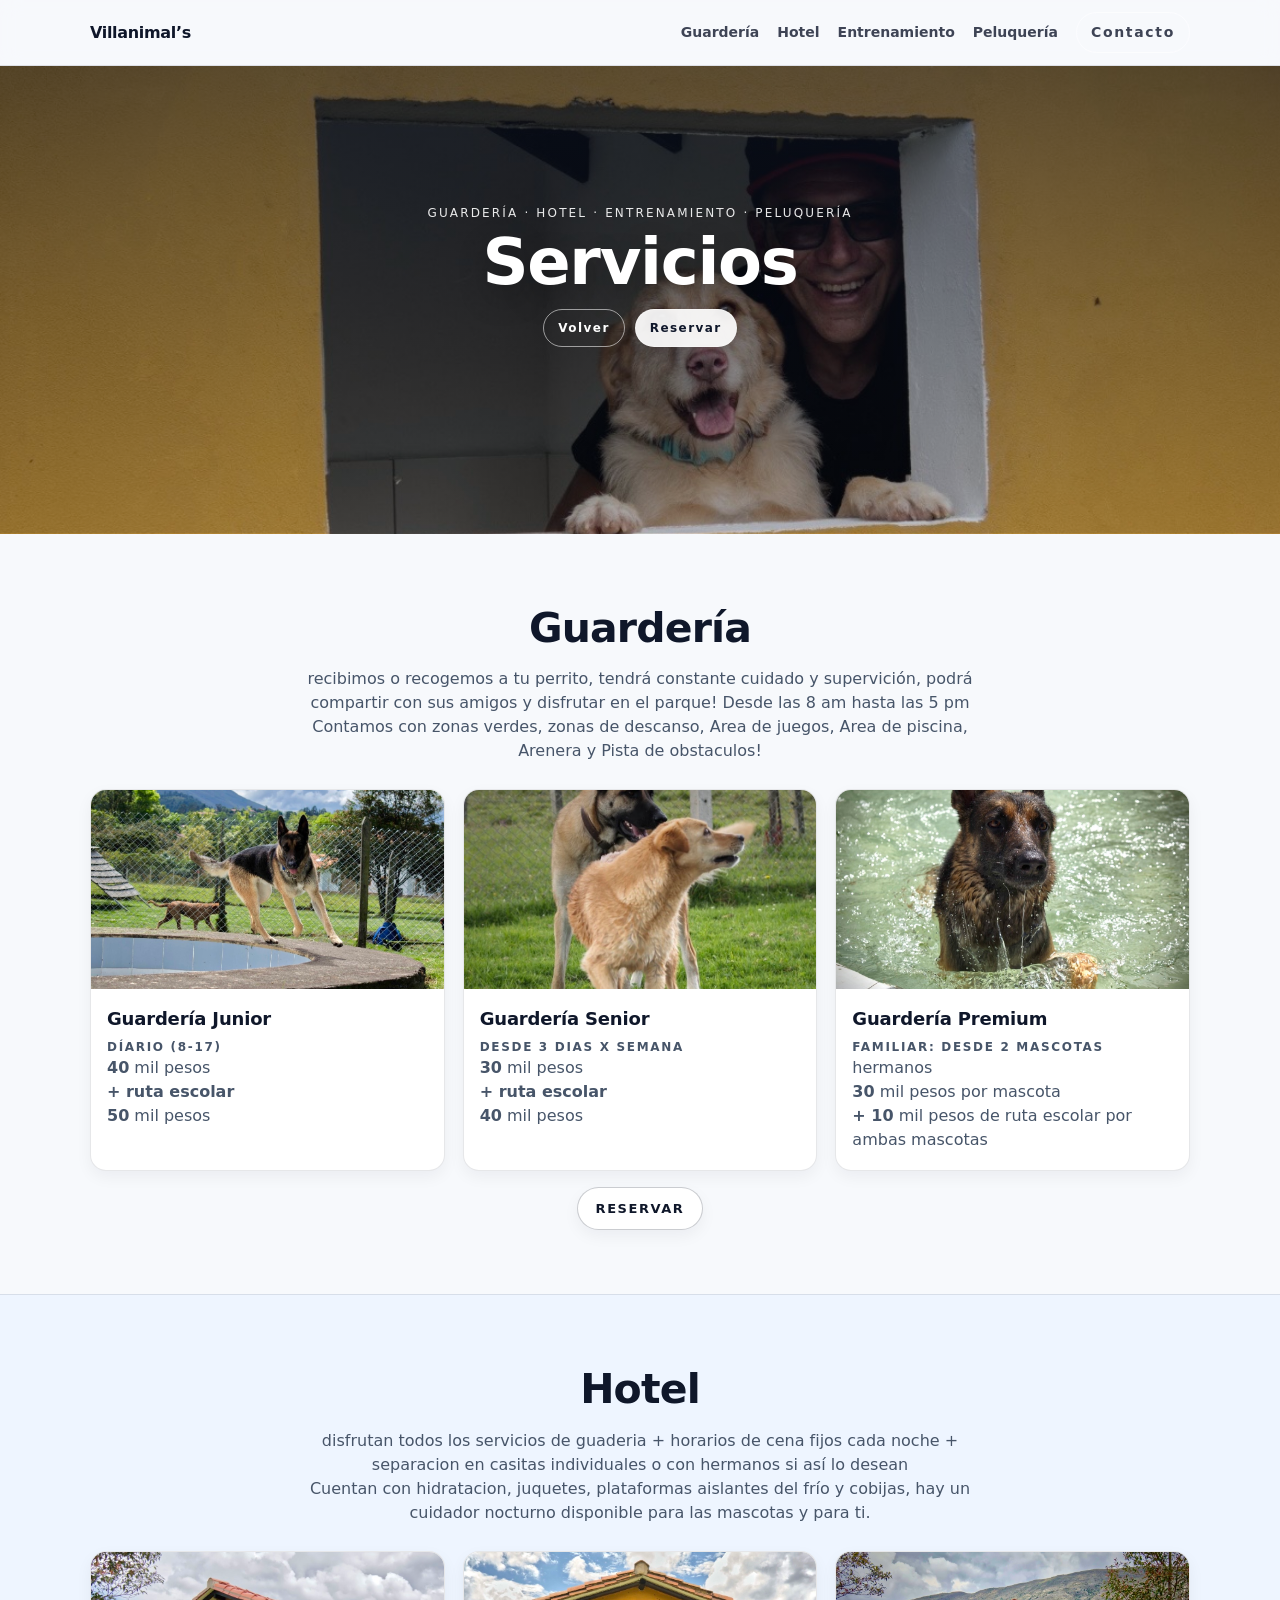
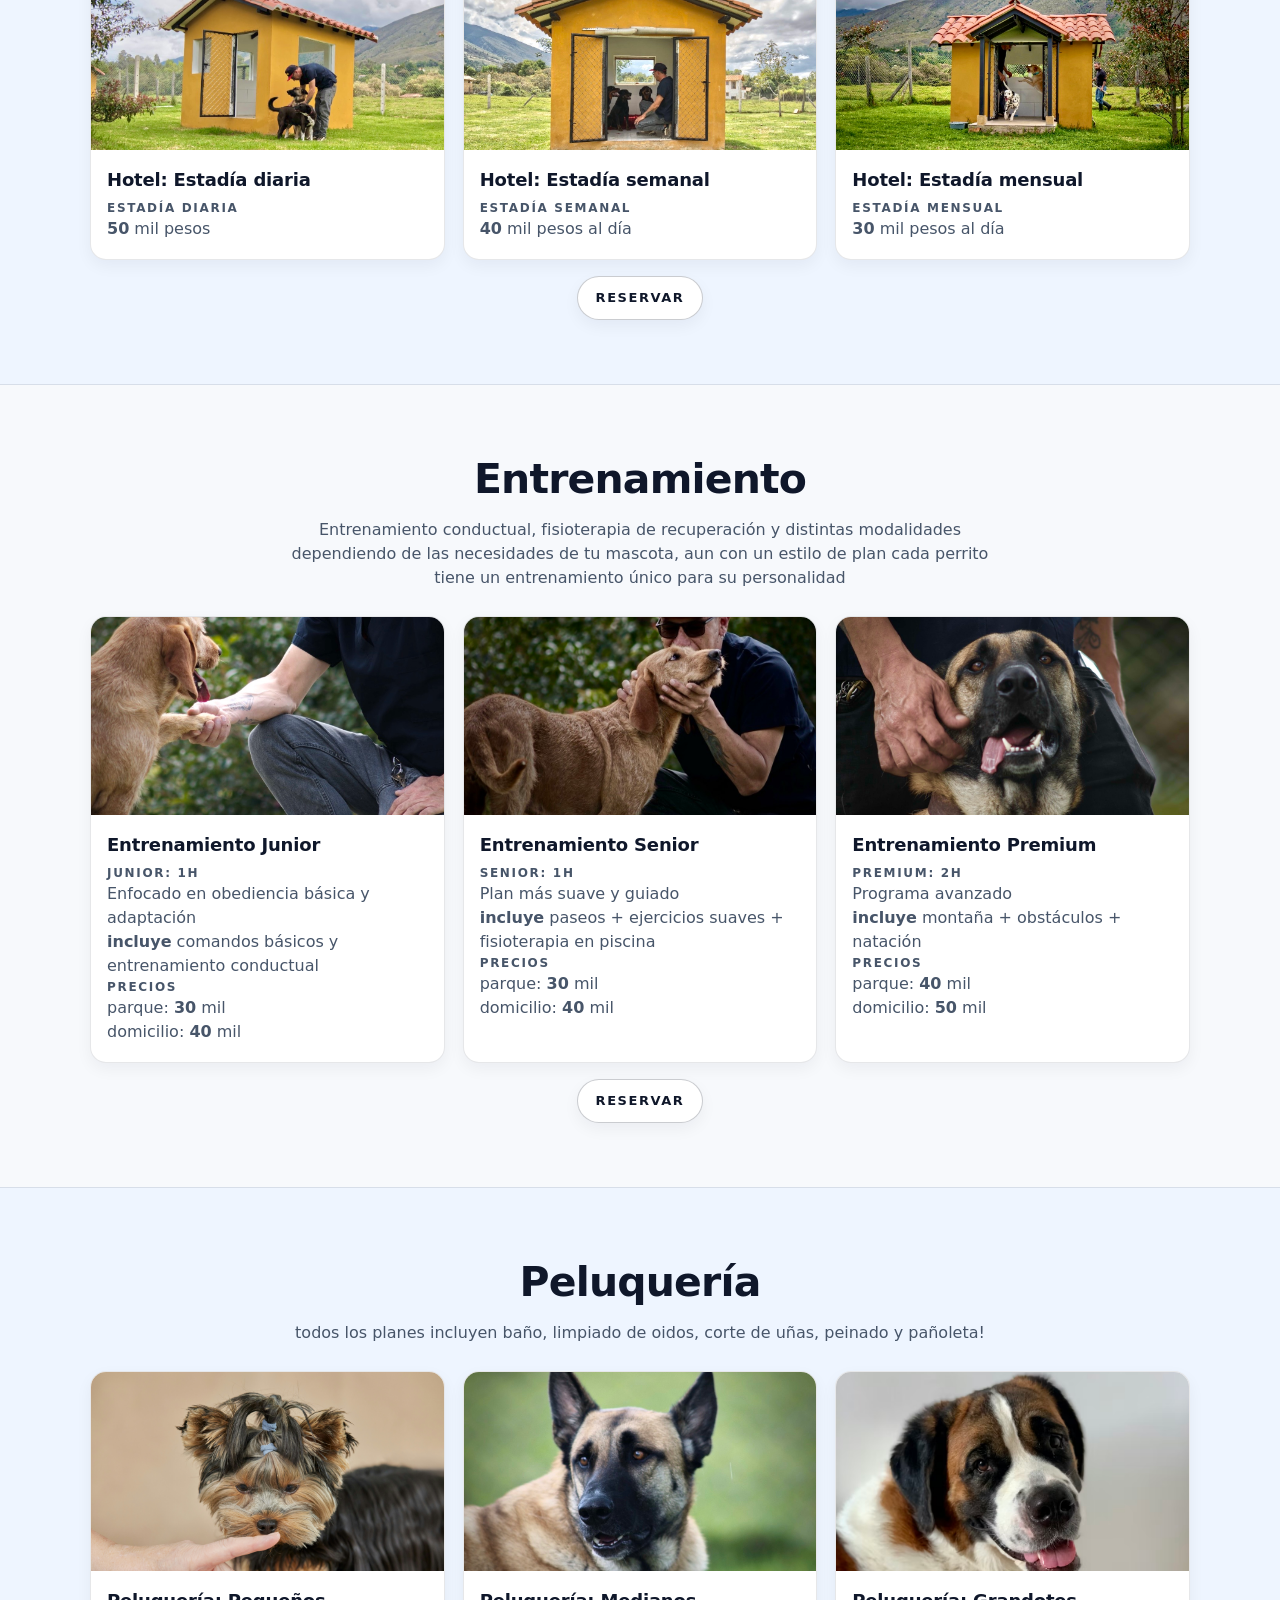
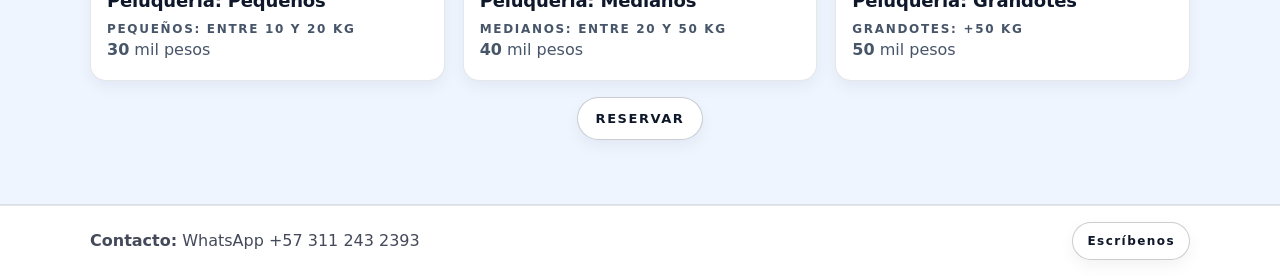
==== services.html @ cbda9965 "Add files via upload" ====
<!doctype html>
<html lang="es">
<head>
  <meta charset="utf-8">
  <meta name="viewport" content="width=device-width, initial-scale=1">
  <title>Servicios | Villanimal’s</title>

  <!-- CSS principal (el mismo que usa tu index) -->
  <link rel="stylesheet" href="styles.css">
  <!-- CSS solo para ajustes de esta página -->
  <link rel="stylesheet" href="services.css">
</head>

<body>

  <!-- NAV igual que la principal -->
  <nav class="topnav">
    <div class="container nav-inner">
      <a class="brand" href="index.html">Villanimal’s</a>
      <div class="nav-links">
        <a href="#guarderia">Guardería</a>
        <a href="#hotel">Hotel</a>
        <a href="#entrenamiento">Entrenamiento</a>
        <a href="#peluqueria">Peluquería</a>
        <a class="btn btn--outline btn--sm" href="index.html#contacto">Contacto</a>
      </div>
    </div>
  </nav>

  <!-- HERO foto (mismo estilo que el hero, pero con imagen) -->
  <header class="hero hero--photo" style="--hero-img:url('servintro.jpg');">
    <div class="hero-overlay"></div>

    <div class="container hero-content">
      <p class="kicker">GUARDERÍA · HOTEL · ENTRENAMIENTO · PELUQUERÍA</p>
      <h1>Servicios</h1>

      <div class="hero-actions">
        <a class="btn btn--outline btn--sm" href="index.html">Volver</a>
        <a class="btn btn--primary btn--sm"
           href="https://wa.me/573112432393?text=Hola%20Villanimals%2C%20quiero%20reservar%20un%20servicio."
           target="_blank" rel="noopener">
          Reservar
        </a>
      </div>
    </div>
  </header>

  <!-- ===== GUARDERÍA ===== -->
  <section class="section" id="guarderia">
    <div class="container">
      <header class="section-head">
        <h2>Guardería</h2>
        <p>
          recibimos o recogemos a tu perrito, tendrá constante cuidado y supervición, podrá compartir con sus amigos y disfrutar en el parque! Desde las 8 am hasta las 5 pm <br>
          Contamos con zonas verdes, zonas de descanso, Area de juegos, Area de piscina, Arenera y Pista de obstaculos!
        </p>
      </header>

      <div class="grid grid-3">
        <article class="card card--media">
          <img src="gu1.jpg" alt="Guardería - Junior">
          <div class="card-body">
            <h3 class="card-title">Guardería Junior</h3>
            <p class="kicker-sm">Díario (8-17)</p>
            <p><strong>40</strong> mil pesos <br> <strong>+ ruta escolar</strong><br><strong>50</strong> mil pesos</p>
          </div>
        </article>

        <article class="card card--media">
          <img src="gu2.jpg" alt="Guardería - Senior">
          <div class="card-body">
            <h3 class="card-title">Guardería Senior</h3>
            <p class="kicker-sm">Desde 3 dias x semana</p>
            <p><strong>30</strong> mil pesos <br> <strong>+ ruta escolar</strong><br><strong>40</strong> mil pesos</p>
          </div>
        </article>

        <article class="card card--media">
          <img src="gu3.jpg" alt="Guardería - Premium">
          <div class="card-body">
            <h3 class="card-title">Guardería Premium</h3>
            <p class="kicker-sm">Familiar: Desde 2 mascotas</p>
            <p>
              hermanos <br>
              <strong>30</strong> mil pesos por mascota<br>
              <strong>+ 10</strong> mil pesos de ruta escolar por ambas mascotas
            </p>
          </div>
        </article>
      </div>

      <div class="svc-actions">
        <a class="btn btn--outline"
           href="https://wa.me/573112432393?text=Hola%20Villanimals%2C%20quiero%20reservar%20Guarder%C3%ADa."
           target="_blank" rel="noopener">RESERVAR</a>
      </div>
    </div>
  </section>

  <!-- ===== HOTEL ===== -->
  <section class="section section--soft" id="hotel">
    <div class="container">
      <header class="section-head">
        <h2>Hotel</h2>
        <p>
          disfrutan todos los servicios de guaderia + horarios de cena fijos cada noche + separacion en casitas individuales o con hermanos si así lo desean <br>
          Cuentan con hidratacion, juquetes, plataformas aislantes del frío y cobijas, hay un cuidador nocturno disponible para las mascotas y para ti.
        </p>
      </header>

      <div class="grid grid-3">
        <article class="card card--media">
          <img src="h1.jpg" alt="Hotel - Estadía diaria">
          <div class="card-body">
            <h3 class="card-title">Hotel: Estadía diaria</h3>
            <p class="kicker-sm">Estadía diaria</p>
            <p><strong>50</strong> mil pesos</p>
          </div>
        </article>

        <article class="card card--media">
          <img src="h2.jpg" alt="Hotel - Estadía semanal">
          <div class="card-body">
            <h3 class="card-title">Hotel: Estadía semanal</h3>
            <p class="kicker-sm">Estadía semanal</p>
            <p><strong>40</strong> mil pesos al día</p>
          </div>
        </article>

        <article class="card card--media">
          <img src="h3.jpg" alt="Hotel - Estadía mensual">
          <div class="card-body">
            <h3 class="card-title">Hotel: Estadía mensual</h3>
            <p class="kicker-sm">Estadía mensual</p>
            <p><strong>30</strong> mil pesos al día</p>
          </div>
        </article>
      </div>

      <div class="svc-actions">
        <a class="btn btn--outline"
           href="https://wa.me/573112432393?text=Hola%20Villanimals%2C%20quiero%20reservar%20Hotel."
           target="_blank" rel="noopener">RESERVAR</a>
      </div>
    </div>
  </section>

  <!-- ===== ENTRENAMIENTO ===== -->
  <section class="section" id="entrenamiento">
    <div class="container">
      <header class="section-head">
        <h2>Entrenamiento</h2>
        <p>
          Entrenamiento conductual, fisioterapia de recuperación y distintas modalidades dependiendo de las necesidades de tu mascota, aun con un estilo de plan cada perrito tiene un entrenamiento único para su personalidad
        </p>
      </header>

      <div class="grid grid-3">
        <article class="card card--media">
          <img src="entr.jpg" alt="Entrenamiento Junior">
          <div class="card-body">
            <h3 class="card-title">Entrenamiento Junior</h3>
            <p class="kicker-sm">Junior: 1h</p>
            <p>Enfocado en obediencia básica y adaptación<br><strong>incluye</strong> comandos básicos y entrenamiento conductual</p>
            <p class="kicker-sm">Precios</p>
            <p>parque: <strong>30</strong> mil<br>domicilio: <strong>40</strong> mil</p>
          </div>
        </article>

        <article class="card card--media">
          <img src="ent2.jpg" alt="Entrenamiento Senior">
          <div class="card-body">
            <h3 class="card-title">Entrenamiento Senior</h3>
            <p class="kicker-sm">Senior: 1h</p>
            <p>Plan más suave y guiado<br><strong>incluye</strong> paseos + ejercicios suaves + fisioterapia en piscina</p>
            <p class="kicker-sm">Precios</p>
            <p>parque: <strong>30</strong> mil<br>domicilio: <strong>40</strong> mil</p>
          </div>
        </article>

        <article class="card card--media">
          <img src="trainp.jpg" alt="Entrenamiento Premium">
          <div class="card-body">
            <h3 class="card-title">Entrenamiento Premium</h3>
            <p class="kicker-sm">Premium: 2h</p>
            <p>Programa avanzado<br><strong>incluye</strong> montaña + obstáculos + natación</p>
            <p class="kicker-sm">Precios</p>
            <p>parque: <strong>40</strong> mil<br>domicilio: <strong>50</strong> mil</p>
          </div>
        </article>
      </div>

      <div class="svc-actions">
        <a class="btn btn--outline"
           href="https://wa.me/573112432393?text=Hola%20Villanimals%2C%20quiero%20reservar%20Entrenamiento."
           target="_blank" rel="noopener">RESERVAR</a>
      </div>
    </div>
  </section>

  <!-- ===== PELUQUERÍA ===== -->
  <section class="section section--soft" id="peluqueria">
    <div class="container">
      <header class="section-head">
        <h2>Peluquería</h2>
        <p>todos los planes incluyen baño, limpiado de oidos, corte de uñas, peinado y pañoleta!</p>
      </header>

      <div class="grid grid-3">
        <article class="card card--media">
          <img src="pelu.jpg" alt="Peluquería Pequeños">
          <div class="card-body">
            <h3 class="card-title">Peluquería: Pequeños</h3>
            <p class="kicker-sm">Pequeños: entre 10 y 20 kg</p>
            <p><strong>30</strong> mil pesos</p>
          </div>
        </article>

        <article class="card card--media">
          <img src="pel1.jpg" alt="Peluquería Medianos">
          <div class="card-body">
            <h3 class="card-title">Peluquería: Medianos</h3>
            <p class="kicker-sm">Medianos: entre 20 y 50 kg</p>
            <p><strong>40</strong> mil pesos</p>
          </div>
        </article>

        <article class="card card--media">
          <img src="pel3.jpg" alt="Peluquería Grandotes">
          <div class="card-body">
            <h3 class="card-title">Peluquería: Grandotes</h3>
            <p class="kicker-sm">Grandotes: +50 kg</p>
            <p><strong>50</strong> mil pesos</p>
          </div>
        </article>
      </div>

      <div class="svc-actions">
        <a class="btn btn--outline"
           href="https://wa.me/573112432393?text=Hola%20Villanimals%2C%20quiero%20reservar%20Peluquer%C3%ADa."
           target="_blank" rel="noopener">RESERVAR</a>
      </div>
    </div>
  </section>

  <!-- Footer línea simple (igual estilo “serio”) -->
  <footer class="contact-line">
    <div class="container contact-inner">
      <p><strong>Contacto:</strong> WhatsApp +57 311 243 2393</p>
      <a class="btn btn--outline btn--sm"
         href="https://wa.me/573112432393"
         target="_blank" rel="noopener">Escríbenos</a>
    </div>
  </footer>

</body>
</html>
---- styles.css ----
/* =========
   ESTILO “más delicado y serio” (sin cambiarlo todo)
   - menos “fluffy”: menos radio, menos sombra, más borde sutil
   - tipografía más sobria: pesos y tracking moderados
   ========= */

:root{
  --bg: #f7f9fc;
  --soft: #eef5ff;
  --card: #ffffff;
  --text: #0f172a;
  --muted: #475569;
  --border: rgba(15, 23, 42, 0.10);
  --shadow: 0 10px 24px rgba(15, 23, 42, 0.06);
  --shadow-sm: 0 6px 16px rgba(15, 23, 42, 0.05);
  --radius: 16px;        /* antes súper redondo -> ahora más serio */
  --radius-sm: 12px;
  --accent: #0f172a;     /* sobrio */
}

*{ box-sizing: border-box; }
html{ scroll-behavior: smooth; }
body{
  margin: 0;
  font-family: system-ui, -apple-system, Segoe UI, Roboto, Arial, sans-serif;
  color: var(--text);
  background: var(--bg);
  line-height: 1.5;
}

img{ max-width: 100%; display:block; }
.container{
  width: min(1100px, 92%);
  margin: 0 auto;
}

/* NAV */
.topnav{
  position: sticky; top: 0;
  z-index: 50;
  background: rgba(247,249,252,0.75);
  backdrop-filter: blur(10px);
  border-bottom: 1px solid var(--border);
}
.nav-inner{
  display:flex; align-items:center; justify-content:space-between;
  padding: 12px 0;
}
.brand{
  text-decoration:none;
  color: var(--text);
  font-weight: 800;
  letter-spacing: -0.02em;
}
.nav-links{
  display:flex; gap: 18px; align-items:center;
}
.nav-links a{
  text-decoration:none;
  color: rgba(15,23,42,0.80);
  font-weight: 600;
  font-size: 14px;
}
.nav-links a:hover{ color: var(--text); }

/* HERO (video) */
/* HERO (video) */
.hero{
  position: relative;
  min-height: 72vh;
  display: flex;
  justify-content: center;   /* <- asegura centrado horizontal */
  align-items: center;       /* <- centrado vertical */
  overflow: hidden;
  border-bottom: 1px solid var(--border);
}

.hero-video{
  position: absolute;
  inset: 0;
  width: 100%;
  height: 100%;
  object-fit: cover;
}

.hero-overlay{
  position: absolute;
  inset: 0;
  background: linear-gradient(
    180deg,
    rgba(15,23,42,0.55) 0%,
    rgba(15,23,42,0.35) 55%,
    rgba(15,23,42,0.20) 100%
  );
}

/* Contenido centrado SIEMPRE */
.hero-content{
  position: relative;
  z-index: 2;
  width: min(1100px, 92%);  /* <- container aquí para que no dependa de .container */
  margin: 0 auto;
  padding: 72px 0 120px;    /* <- espacio abajo para badges */
  color: #fff;
  text-align: center;
}

.kicker{
  margin: 0 0 10px;
  font-size: 12px;
  letter-spacing: 0.18em;
  opacity: 0.9;
}

.hero h1{
  margin: 0;
  font-size: clamp(42px, 5vw, 68px);
  letter-spacing: -0.02em;
  line-height: 0.95;
  text-shadow: 0 12px 30px rgba(0,0,0,0.25);
}

/* Botones transparentes elegantes bajo el título */
.hero-ctas{
  margin-top: 18px;
  display: flex;
  gap: 12px;
  justify-content: center;
  flex-wrap: wrap;
}

.hero-btn{
  display: inline-flex;
  align-items: center;
  justify-content: center;

  padding: 10px 16px;
  border-radius: 999px;

  background: rgba(255,255,255,0.08);
  border: 1px solid rgba(255,255,255,0.38);
  color: rgba(255,255,255,0.92);

  text-decoration: none;
  font-weight: 700;
  letter-spacing: 0.12em;
  font-size: 12px;

  backdrop-filter: blur(10px);
  transition: transform 160ms ease, background 160ms ease, border-color 160ms ease;
}

.hero-btn:hover{
  transform: translateY(-1px);
  background: rgba(255,255,255,0.13);
  border-color: rgba(255,255,255,0.55);
}

.hero-btn:active{
  transform: translateY(0);
}

/* Badges pegados al borde inferior del video */
.hero-badges{
  position: absolute;
  left: 50%;
  bottom: 22px;
  transform: translateX(-50%);
  width: min(1100px, 92%);
  display: flex;
  gap: 10px;
  justify-content: center;
  flex-wrap: wrap;
  z-index: 3;
}


/* (opcional) si en móvil se amontona mucho, baja un poco el padding */
@media (max-width: 520px){
  .hero-content{ padding: 56px 0 132px; }
  .hero-badges{ bottom: 16px; }
}

/* SECCIONES */
.section{ padding: 64px 0; }
.section--soft{
  background: var(--soft);
  border-top: 1px solid var(--border);
  border-bottom: 1px solid var(--border);
}
.section-head{
  text-align:center;
  margin-bottom: 26px;
}
.section-head h2{
  margin: 0 0 8px;
  font-size: clamp(28px, 3.2vw, 42px);
  letter-spacing: -0.02em;
}
.section-head p{
  margin: 0 auto;
  max-width: 720px;
  color: var(--muted);
}

/* GRID */
.grid{ display:grid; gap: 18px; }
.grid-3{ grid-template-columns: repeat(3, minmax(0,1fr)); }
.grid-4{ grid-template-columns: repeat(4, minmax(0,1fr)); }
@media (max-width: 980px){
  .grid-4{ grid-template-columns: repeat(2, minmax(0,1fr)); }
}
@media (max-width: 820px){
  .grid-3{ grid-template-columns: 1fr; }
}

/* CARDS (menos “fluffy”) */
.card{
  background: var(--card);
  border: 1px solid var(--border);
  border-radius: var(--radius);
  box-shadow: var(--shadow-sm);
  overflow:hidden;
}
.card-body{ padding: 16px 16px 18px; }
.card h3{
  margin: 0 0 6px;
  font-size: 18px;
  letter-spacing: -0.01em;
}
.card p{ margin: 0; color: var(--muted); }

.card--media img,
.card--service img{
  width:100%;
  aspect-ratio: 16/9;
  object-fit: cover;
}

/* Links sutiles */
.link{
  display:inline-block;
  margin-top: 10px;
  color: rgba(15,23,42,0.85);
  font-weight: 700;
  text-decoration: underline;
  text-underline-offset: 3px;
}
.link:hover{ color: var(--text); }

/* Split layout (S4) */
.split{
  display:grid;
  grid-template-columns: 1.05fr 0.95fr;
  gap: 26px;
  align-items:center;
}
.split .media{
  border-radius: var(--radius);
  border: 1px solid var(--border);
  box-shadow: var(--shadow);
}
@media (max-width: 900px){
  .split{ grid-template-columns: 1fr; }
}

.muted{ color: var(--muted); }

/* Features (chips/lista) */
.feature-list{ margin-top: 14px; display:grid; gap: 12px; }
.feature{
  display:flex; gap: 12px;
  padding: 14px 14px;
  border: 1px solid var(--border);
  border-radius: var(--radius-sm);
  background: rgba(255,255,255,0.65);
}
.feature h4{ margin: 0 0 4px; font-size: 15px; }
.feature p{ margin: 0; color: var(--muted); font-size: 14px; }
.dot{
  width: 10px; height: 10px;
  border-radius: 999px;
  background: rgba(15,23,42,0.55);
  margin-top: 6px;
}

/* Steps */
.card--step{
  padding: 16px;
}
.step-top{
  display:flex; align-items:center; justify-content:space-between;
  margin-bottom: 8px;
}
.step-n{
  font-weight: 800;
  color: rgba(15,23,42,0.25);
  font-size: 28px;
  letter-spacing: -0.02em;
}
.pill{
  width: 34px; height: 34px;
  border-radius: 999px;
  display:inline-flex; align-items:center; justify-content:center;
  border: 1px solid var(--border);
  background: rgba(255,255,255,0.8);
  color: rgba(15,23,42,0.65);
}

/* Badges arriba (más sobrios) */
.badge{
  display:inline-flex;
  gap: 8px;
  align-items:center;
  padding: 10px 14px;
  border-radius: 999px;
  border: 1px solid rgba(255,255,255,0.22);
  background: rgba(255,255,255,0.10);
  color: rgba(255,255,255,0.92);
  font-size: 13px;
}

/* Botones (serios: outline limpio + primary sobrio) */
.btn{
  display:inline-flex;
  align-items:center;
  justify-content:center;
  gap: 10px;
  padding: 11px 18px;
  border-radius: 999px;
  font-weight: 800;
  letter-spacing: 0.12em;
  font-size: 13px;
  text-decoration:none;
  border: 1px solid transparent;
  transition: transform 160ms ease, box-shadow 160ms ease, background 160ms ease, border-color 160ms ease;
}
.btn--sm{ padding: 9px 14px; font-size: 12px; }
.btn--primary{
  background: rgba(255,255,255,0.92);
  color: var(--accent);
  border-color: rgba(255,255,255,0.35);
  box-shadow: 0 10px 22px rgba(15,23,42,0.18);
}
.btn--outline{
  background: rgba(255,255,255,0.00);
  color: #fff;
  border-color: rgba(255,255,255,0.55);
}
.section .btn--outline{ /* outline en secciones claras */
  color: var(--text);
  border-color: rgba(15,23,42,0.22);
  background: #fff;
  box-shadow: var(--shadow-sm);
}
.btn:hover{
  transform: translateY(-1px);
  box-shadow: 0 14px 28px rgba(15,23,42,0.14);
}
.btn:active{ transform: translateY(0); }

/* FAQ */
.faq{ max-width: 860px; margin: 0 auto; display:grid; gap: 12px; }
.faq-item{
  background: #fff;
  border: 1px solid var(--border);
  border-radius: var(--radius);
  box-shadow: var(--shadow-sm);
  padding: 2px 0;
}
.faq-item summary{
  cursor:pointer;
  padding: 14px 16px;
  font-weight: 800;
  color: rgba(15,23,42,0.92);
}
.faq-body{
  padding: 0 16px 14px;
  color: var(--muted);
}

/* Contact line */
.contact-line{
  border-top: 1px solid var(--border);
  background: #fff;
}
.contact-inner{
  padding: 16px 0;
  display:flex;
  align-items:center;
  justify-content:space-between;
  gap: 12px;
  flex-wrap:wrap;
}
.contact-inner p{
  margin: 0;
  color: rgba(15,23,42,0.78);
}
.bg-section{ position: relative; overflow:hidden; color:#fff; }

.bg-img{
  position:absolute;
  inset:0;
  width:100%;
  height:100%;
  object-fit: cover;
  transform: scale(1.02);
}

.bg-overlay{
  position:absolute;
  inset:0;
  background: rgba(15,23,42,0.55);
}

.bg-section > .container{
  position: relative;
  z-index: 1;
}
/* ===== Cómo reservar (lista elegante + foto, sin agrandar la sección) ===== */
/* ===== Sección completa con video de fondo ===== */
.reserve-full{
  position: relative;
  min-height: 520px;                 /* ajusta si quieres */
  height: 70vh;                      /* ocupa toda la sección */
  overflow: hidden;
  border-top: 1px solid rgba(15,23,42,0.08);
  border-bottom: 1px solid rgba(15,23,42,0.08);
}

/* video full */
.reserve-full__video{
  position: absolute;
  inset: 0;
  width: 100%;
  height: 100%;
  object-fit: cover;
  object-position: center 35%;
}

/* sombra para legibilidad */
.reserve-full__shade{
  position: absolute;
  inset: 0;
  background: linear-gradient(
    180deg,
    rgba(15,23,42,0.10) 0%,
    rgba(15,23,42,0.18) 55%,
    rgba(15,23,42,0.62) 100%
  );
}

/* contenido encima del video */
.reserve-full__content{
  position: relative;
  z-index: 2;
  height: 100%;
  width: min(1100px, 92%);
  margin: 0 auto;

  display: flex;
  flex-direction: column;
  justify-content: flex-end;          /* todo abajo */
  padding: 34px 0 22px;               /* espacio abajo para pasos */
  color: #fff;
}

/* título arriba de los pasos, pero aún en la parte inferior */
.reserve-full__head{
  text-align: center;
  margin-bottom: 14px;
}

.reserve-full__head h2{
  margin: 0;
  font-size: clamp(26px, 3vw, 40px);
  letter-spacing: -0.02em;
}

.reserve-full__head p{
  margin: 6px 0 0;
  opacity: 0.9;
}

/* 3 pasos abajo sobre el video */
.reserve-full__steps{
  list-style: none;
  margin: 0;
  padding: 0;

  display: flex;                 /* en vez de grid */
  gap: 12px;
  justify-content: center;
  flex-wrap: wrap;

  counter-reset: rstep;          /* para numeración automática */
}

/* card glass delicada */
.step{
  counter-increment: rstep;
  display: inline-flex;
  align-items: center;
  gap: 10px;

  padding: 10px 14px;
  border-radius: 999px;

  background: rgba(255,255,255,0.10);
  border: 1px solid rgba(255,255,255,0.28);
  backdrop-filter: blur(10px);

  box-shadow: 0 10px 24px rgba(0,0,0,0.10);
}

.step::before{
  content: counter(rstep);
  width: 22px;
  height: 22px;
  border-radius: 999px;

  display: inline-flex;
  align-items: center;
  justify-content: center;

  font-weight: 800;
  font-size: 12px;
  color: rgba(255,255,255,0.92);

  border: 1px solid rgba(255,255,255,0.30);
  background: rgba(255,255,255,0.10);
}

/* el tag ya NO como “pill dentro de pill”; que sea texto limpio */
.step__tag{
  padding: 0;
  border: 0;
  background: transparent;

  text-decoration: none;
  font-size: 11px;
  font-weight: 800;
  letter-spacing: 0.14em;
  text-transform: uppercase;
  color: rgba(255,255,255,0.88);

  border-bottom: 1px solid rgba(255,255,255,0.35);
  padding-bottom: 2px;
}

.step__tag:hover{
  border-bottom-color: rgba(255,255,255,0.65);
}

.step__tag--static{
  border-bottom-color: transparent;
  pointer-events: none;
  opacity: 0.9;
}

.step__title{
  margin: 0;
  font-weight: 700;
  font-size: 13px;
  color: rgba(255,255,255,0.92);
  white-space: nowrap; /* se ve “limpio” */
}

/* responsive: que no se rompa */
@media (max-width: 860px){
  .step__title{ white-space: normal; }
}


















/* Variante del hero usando imagen como fondo */
.hero--photo{
  background-image: var(--hero-img);
  background-size: cover;
  background-repeat: no-repeat;
  background-position: center 35%;
}

/* En services no hay video, pero mantenemos compatibilidad */
.hero--photo .hero-video{ display:none; }

/* Ajuste de altura del hero foto */
.hero--photo{
  min-height: 52vh;
}

/* Botones pequeños en el hero (sin “bola gorda”) */
.hero-actions{
  margin-top: 16px;
  display: flex;
  gap: 10px;
  justify-content: center;
  flex-wrap: wrap;
}

/* Grid 3 (por si tu styles.css no lo trae) */
.grid-3{
  grid-template-columns: repeat(3, minmax(0,1fr));
}
@media (max-width: 980px){
  .grid-3{ grid-template-columns: 1fr; }
}

/* Kicker pequeño dentro de cards */
.kicker-sm{
  margin: 0 0 6px;
  font-weight: 800;
  letter-spacing: 0.14em;
  text-transform: uppercase;
  font-size: 12px;
  color: rgba(15,23,42,0.75);
}

/* Botón reservar centrado */
.svc-actions{
  margin-top: 16px;
  display: flex;
  justify-content: center;
}






/* ==========================================
   RESPONSIVE (APLICA A INDEX + SERVICES)
   Pegar AL FINAL del styles.css
   ========================================== */

body { overflow-x: hidden; }
video { max-width: 100%; display: block; }

/* 1) Tablet / pantallas medianas */
@media (max-width: 720px){

  /* Secciones un poco más compactas */
  .section{ padding: 44px 0; }

  /* NAV: que no reviente con muchos links */
  .nav-inner{
    flex-wrap: wrap;
    gap: 10px;
    align-items: flex-start;
  }
  .nav-links{
    width: 100%;
    justify-content: center;
    flex-wrap: wrap;
    gap: 10px;
  }
  .nav-links a{
    padding: 8px 10px;   /* área táctil */
  }

  /* HERO */
  .hero{ min-height: 64vh; }
  .hero-content{ padding: 56px 0 124px; }

  /* Badges más compactos */
  .badge{
    padding: 9px 12px;
    font-size: 12px;
  }
}

/* 2) Celular */
@media (max-width: 600px){

  /* Margen lateral más consistente en celular */
  .container{ width: calc(100% - 1.25rem); }

  /* IMPORTANTÍSIMO: grid de 4 cards a 1 columna en celular */
  .grid-4{ grid-template-columns: 1fr; }

  /* Tipografía del hero más proporcional */
  .hero h1{
    font-size: clamp(34px, 10vw, 52px);
  }

  /* Botones: estilo “pro” en móvil (full width) */
  .hero-btn,
  .btn{
    width: 100%;
    justify-content: center;
  }
  .hero-btn{ max-width: 420px; } /* evita que se vea gigante en pantallas grandes */

  /* Sección “Cómo reservar” (video de fondo) */
  .reserve-full{
    min-height: 420px;
    height: 62vh;
  }
  .reserve-full__content{
    padding: 22px 0 16px;
  }
  .step__title{
    font-size: 12.5px;
  }
}

/* 3) FIX: botón outline en el footer blanco (si no, queda “invisible”) */
.contact-line .btn--outline{
  color: var(--text);
  border-color: rgba(15,23,42,0.22);
  background: #fff;
  box-shadow: var(--shadow-sm);
}
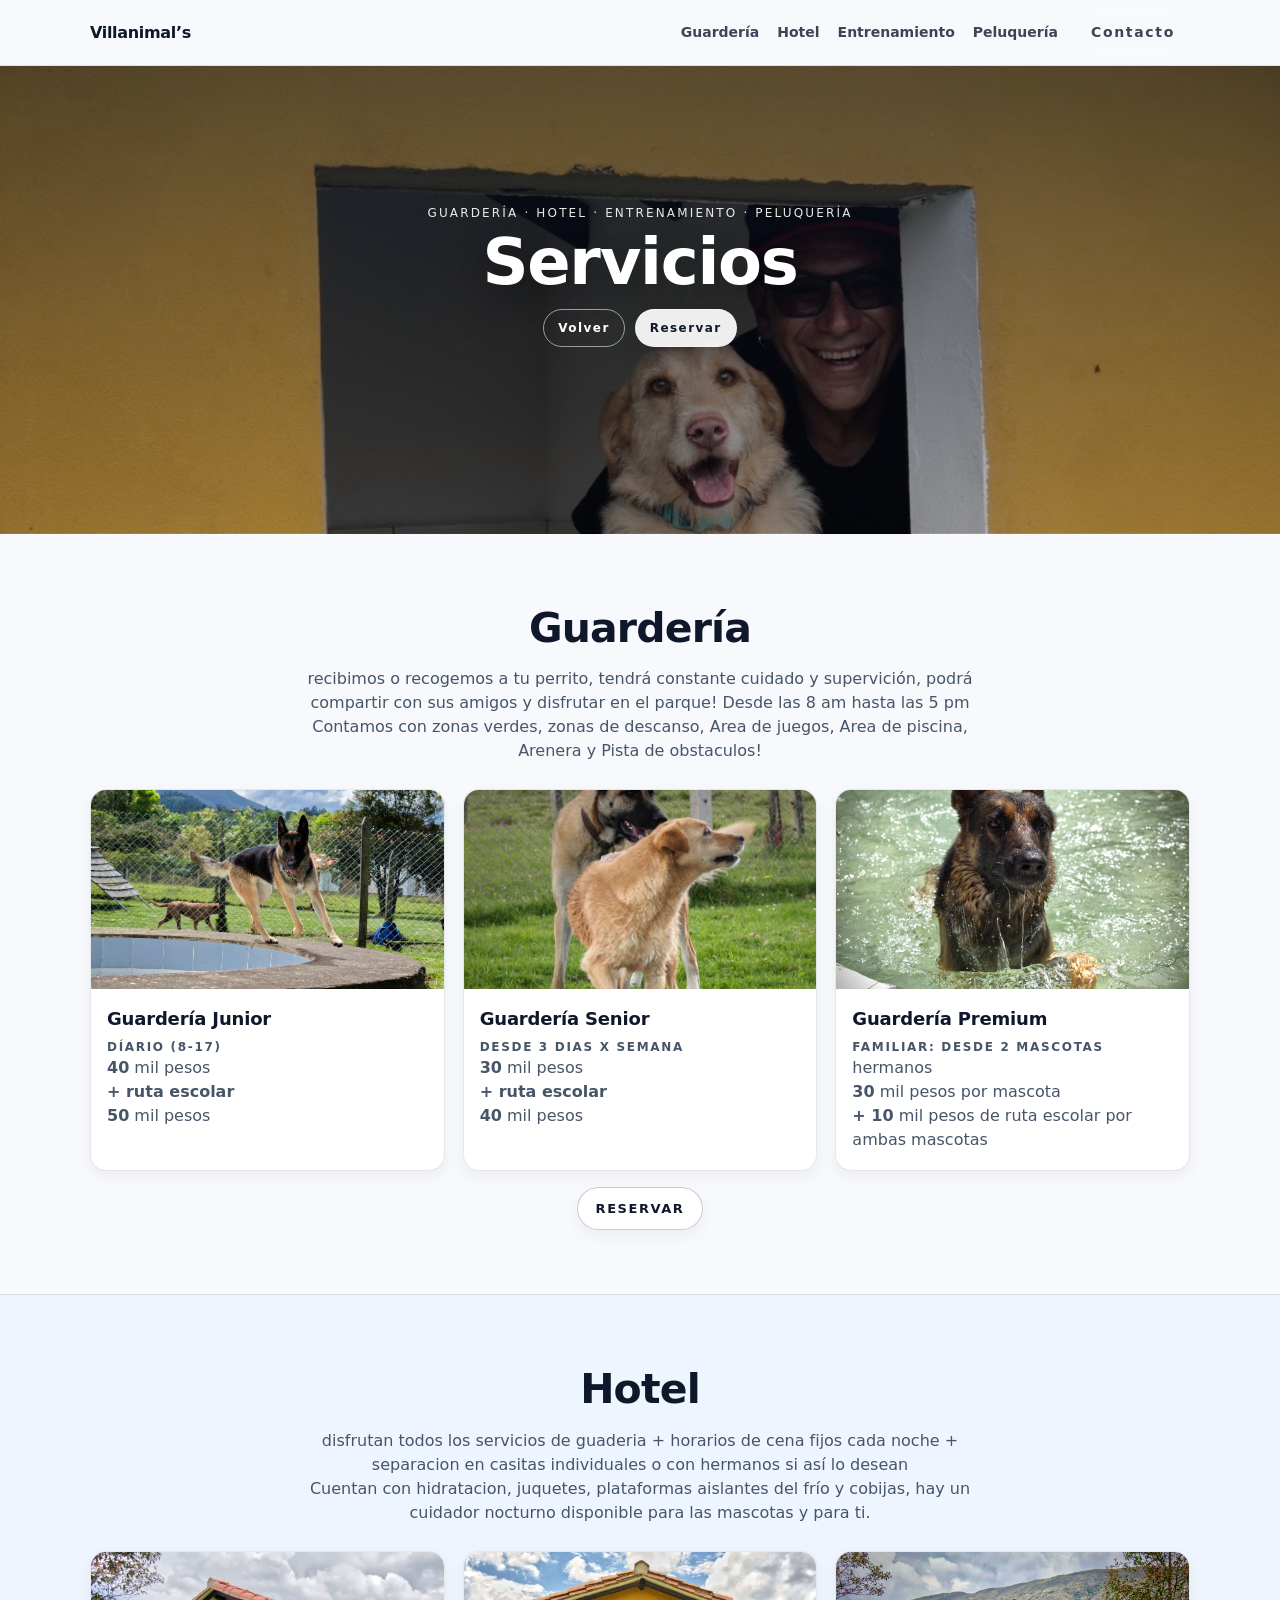
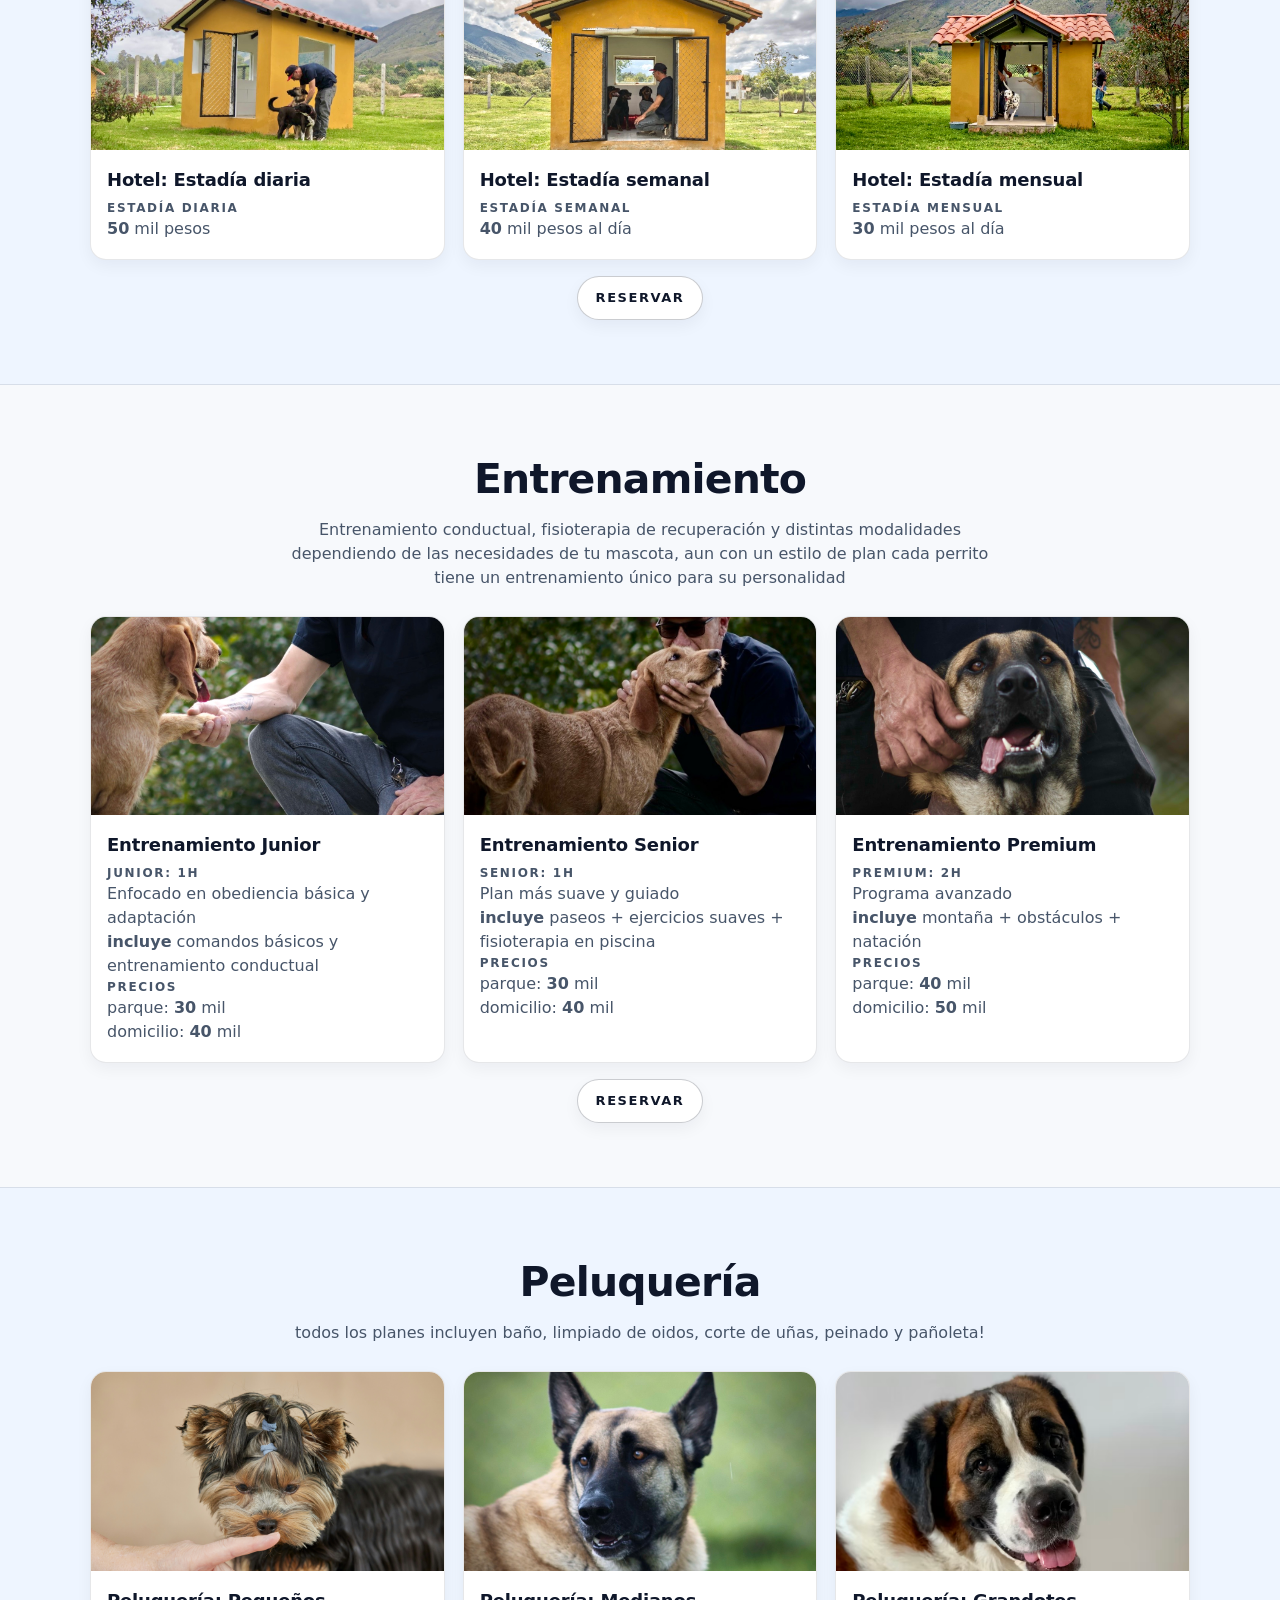
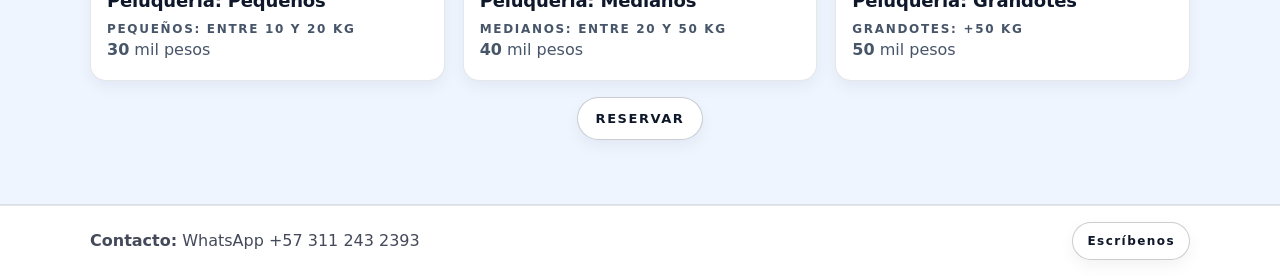
==== commit 7c3b51a6: "Update services.html" ====
--- a/services.html
+++ b/services.html
@@ -28,7 +28,7 @@
   </nav>
 
   <!-- HERO foto (mismo estilo que el hero, pero con imagen) -->
-  <header class="hero hero--photo" style="--hero-img:url('servintro.jpg');">
+  <header class="hero hero--photo" style="--hero-img:url('servintro.jpg');background-position:center 20%;">
     <div class="hero-overlay"></div>
 
     <div class="container hero-content">
--- a/styles.css
+++ b/styles.css
@@ -726,3 +726,186 @@
   background: #fff;
   box-shadow: var(--shadow-sm);
 }
+/* ==========================================
+   MOBILE FIX (NAV + GRIDS + HERO)
+   Pegar al FINAL de styles.css
+   ========================================== */
+
+/* 1) NAV: compacto en móvil + links en 1 sola fila con scroll */
+@media (max-width: 720px){
+  .nav-inner{
+    flex-direction: column;            /* marca arriba, links abajo */
+    align-items: flex-start;
+    gap: 8px;
+    padding: 10px 0;
+  }
+
+  .nav-links{
+    width: 100%;
+    justify-content: flex-start;
+    flex-wrap: nowrap !important;      /* evita que se parta en 2-3 filas */
+    overflow-x: auto;                  /* scroll horizontal */
+    overflow-y: hidden;
+    -webkit-overflow-scrolling: touch;
+    gap: 12px;
+    padding-bottom: 4px;
+    scrollbar-width: none;             /* Firefox */
+  }
+  .nav-links::-webkit-scrollbar{ display: none; } /* iOS/Safari/Chrome */
+
+  .nav-links a{
+    white-space: nowrap;               /* cada link en una sola línea */
+    font-size: 13px;
+  }
+
+  /* Botón contacto NO full-width y con menos tracking */
+  .nav-links .btn{
+    width: auto !important;
+    padding: 8px 12px;
+    letter-spacing: 0.06em;
+    white-space: nowrap;
+  }
+}
+
+/* 2) GRIDS: en celular, 4 columnas -> 1 columna */
+@media (max-width: 600px){
+  .grid-4{ grid-template-columns: 1fr !important; }
+
+  /* HERO botones: que se vean “pro” y centrados */
+  .hero-ctas{
+    gap: 10px;
+  }
+  .hero-btn{
+    width: min(420px, 100%);  /* full pero con límite */
+    letter-spacing: 0.10em;   /* un poco menos para que no se vea raro */
+  }
+
+  /* Un poco menos de aire arriba/abajo */
+  .hero-content{ padding: 56px 0 110px; }
+}
+/* =========================================================
+   MOBILE POLISH (INDEX + SERVICES)
+   Pegar AL FINAL de styles.css
+   ========================================================= */
+
+/* ---------- 1) FIX: “puntos corridos” en Qué ofrecemos ---------- */
+/* El problema era: en tu HTML usas h3 dentro de .feature,
+   pero tu CSS solo reseteaba márgenes de h4 -> h3 quedaba con margen default */
+.feature{
+  align-items: flex-start;
+}
+.feature h3,
+.feature h4{
+  margin: 0 0 4px;
+  font-size: 15px;
+}
+.feature p{
+  margin: 0;
+}
+.dot{
+  flex: 0 0 10px;
+  margin-top: 10px; /* queda alineado con el título */
+}
+
+/* ---------- 2) Botones “no amontonados” en móvil ---------- */
+@media (max-width: 600px){
+  .actions{
+    display: grid;
+    gap: 12px;
+    justify-items: center;
+  }
+  .actions .btn{
+    width: min(420px, 100%);
+  }
+
+  /* Hero buttons también más “clean” */
+  .hero-ctas{
+    gap: 12px;
+  }
+  .hero-btn{
+    width: min(420px, 100%);
+    letter-spacing: 0.10em; /* menos separado = más fino en móvil */
+    background: rgba(255,255,255,0.12);
+    border-color: rgba(255,255,255,0.34);
+    box-shadow: 0 10px 24px rgba(0,0,0,0.12);
+  }
+}
+
+/* ---------- 3) “Cajitas smooth” (glass) en móvil ---------- */
+@media (max-width: 600px){
+  .feature{
+    background: rgba(255,255,255,0.78);
+    border-color: rgba(15,23,42,0.10);
+    box-shadow: 0 10px 24px rgba(15,23,42,0.08);
+    backdrop-filter: blur(12px);
+  }
+
+  .card{
+    box-shadow: 0 10px 24px rgba(15,23,42,0.08);
+  }
+}
+
+/* ---------- 4) SERVICES HERO: título abajo (no en la cara del perro) ---------- */
+/* Esto SOLO afecta el hero de services porque usa .hero--photo */
+@media (max-width: 600px){
+  .hero--photo{
+    align-items: flex-end !important;      /* baja el bloque de texto */
+    background-position: center 25%;       /* sube un poco el foco de la foto */
+    min-height: 56vh;                      /* un pelín más alto se ve premium */
+  }
+
+  /* overlay más fuerte abajo (para leer texto) */
+  .hero--photo .hero-overlay{
+    background: linear-gradient(
+      180deg,
+      rgba(0,0,0,0.10) 0%,
+      rgba(0,0,0,0.35) 55%,
+      rgba(0,0,0,0.72) 100%
+    );
+  }
+
+  .hero--photo .hero-content{
+    padding: 18px 0 18px !important;       /* pega el contenido al fondo */
+  }
+
+  .hero--photo .kicker{
+    font-size: 10px;
+    letter-spacing: 0.14em;
+    opacity: 0.85;
+    margin-bottom: 8px;
+  }
+
+  .hero--photo h1{
+    margin-bottom: 10px;
+  }
+
+  /* botones en columna, con aire */
+  .hero--photo .hero-actions{
+    width: min(420px, 100%);
+    margin-inline: auto;
+    display: grid;
+    gap: 12px;
+  }
+  .hero--photo .hero-actions .btn{
+    width: 100%;
+  }
+}
+
+/* ---------- 5) SERVICES: “intro” de cada servicio más organizada en móvil ---------- */
+@media (max-width: 600px){
+  /* la cabecera de cada sección (Guardería/Hotel/...) como tarjeta */
+  .section-head{
+    padding: 14px 14px;
+    border-radius: 18px;
+    border: 1px solid rgba(15,23,42,0.10);
+    background: rgba(255,255,255,0.80);
+    box-shadow: 0 10px 24px rgba(15,23,42,0.06);
+    backdrop-filter: blur(10px);
+  }
+  .section-head p{
+    max-width: 62ch;
+    margin-inline: auto;
+    line-height: 1.6;
+    text-wrap: pretty;
+  }
+}
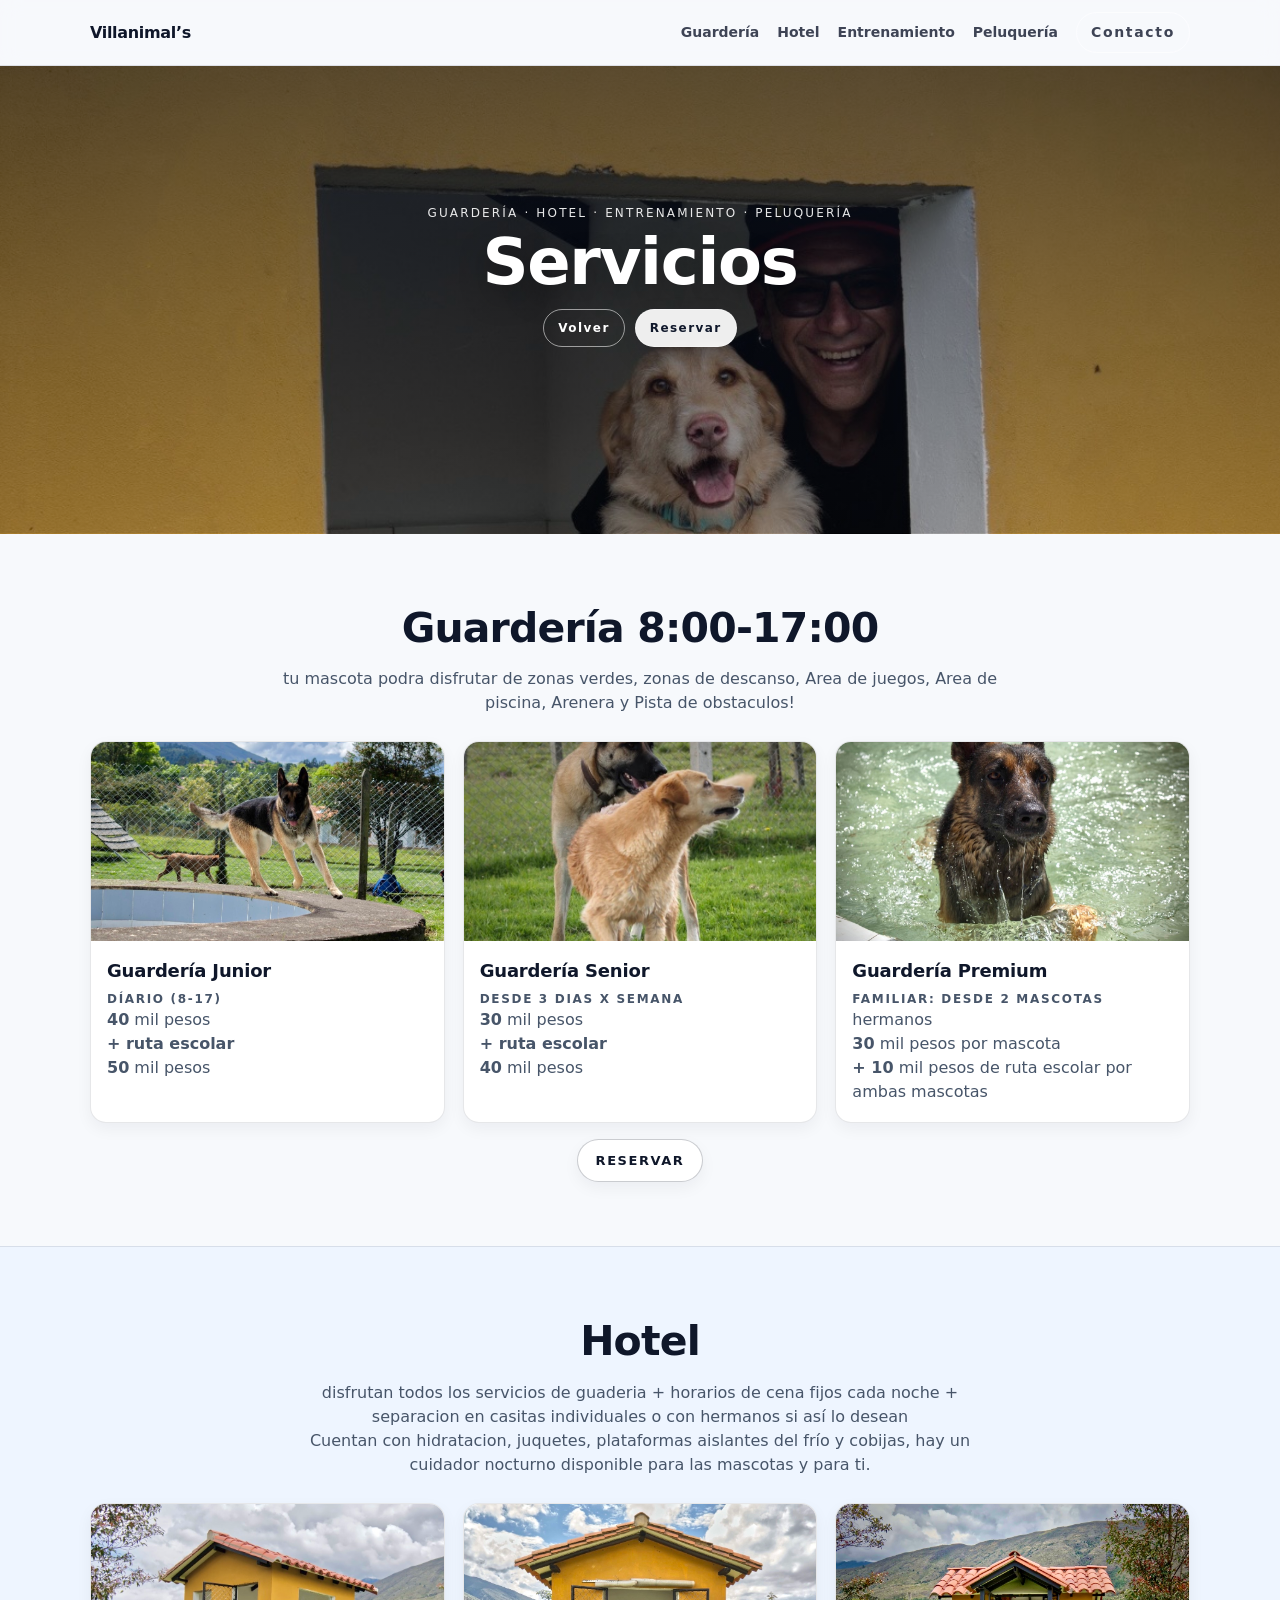
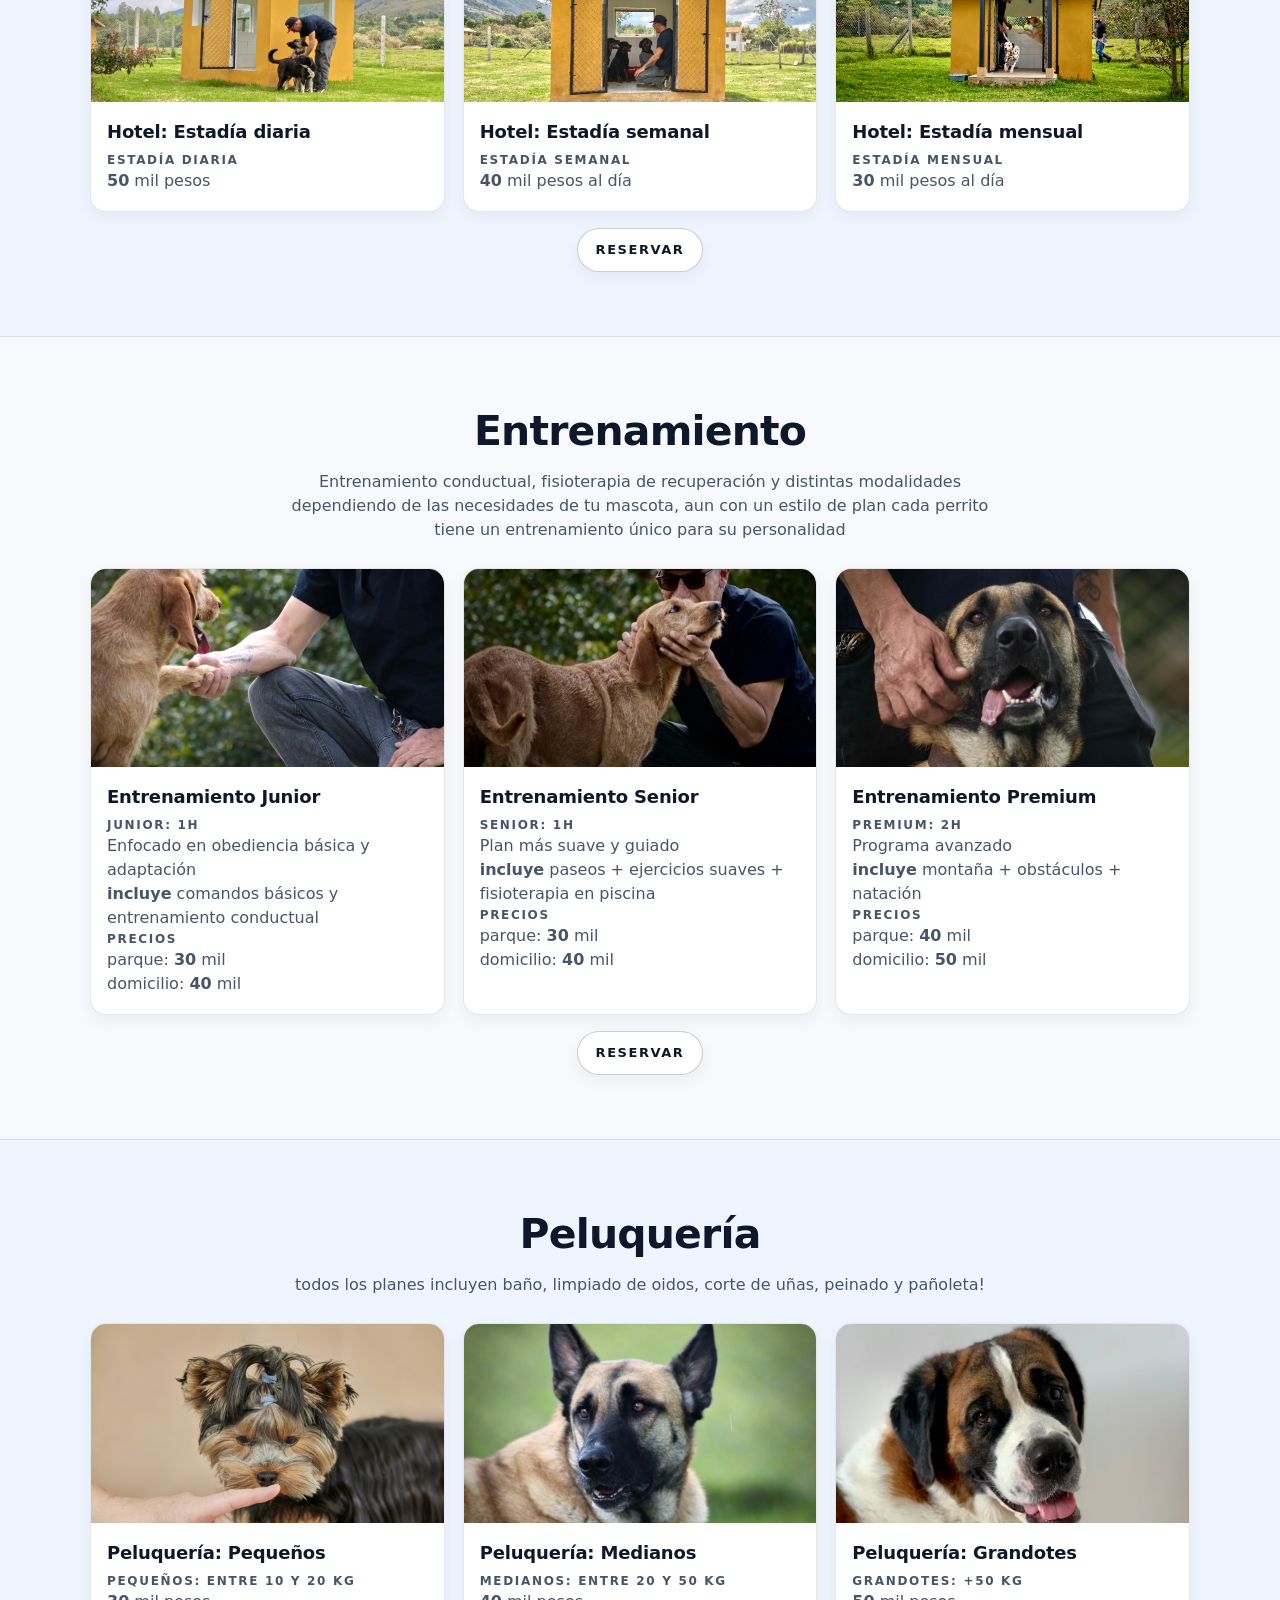
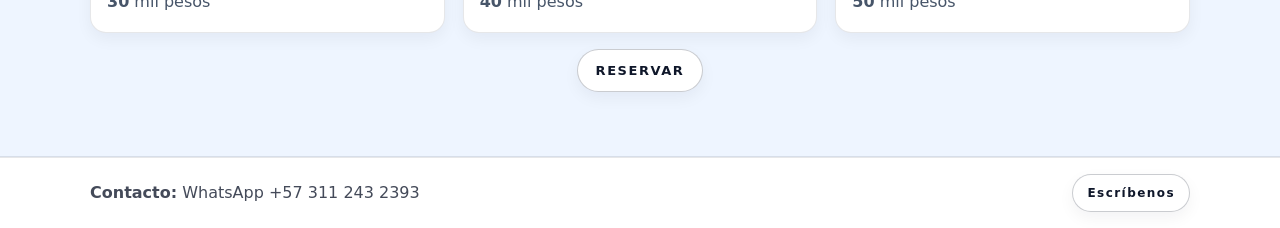
==== commit 4ec5875d: "Update services.html" ====
--- a/services.html
+++ b/services.html
@@ -50,10 +50,10 @@
   <section class="section" id="guarderia">
     <div class="container">
       <header class="section-head">
-        <h2>Guardería</h2>
+        <h2>Guardería 8:00-17:00</h2>
         <p>
-          recibimos o recogemos a tu perrito, tendrá constante cuidado y supervición, podrá compartir con sus amigos y disfrutar en el parque! Desde las 8 am hasta las 5 pm <br>
-          Contamos con zonas verdes, zonas de descanso, Area de juegos, Area de piscina, Arenera y Pista de obstaculos!
+          
+        tu mascota podra disfrutar de zonas verdes, zonas de descanso, Area de juegos, Area de piscina, Arenera y Pista de obstaculos!
         </p>
       </header>
 
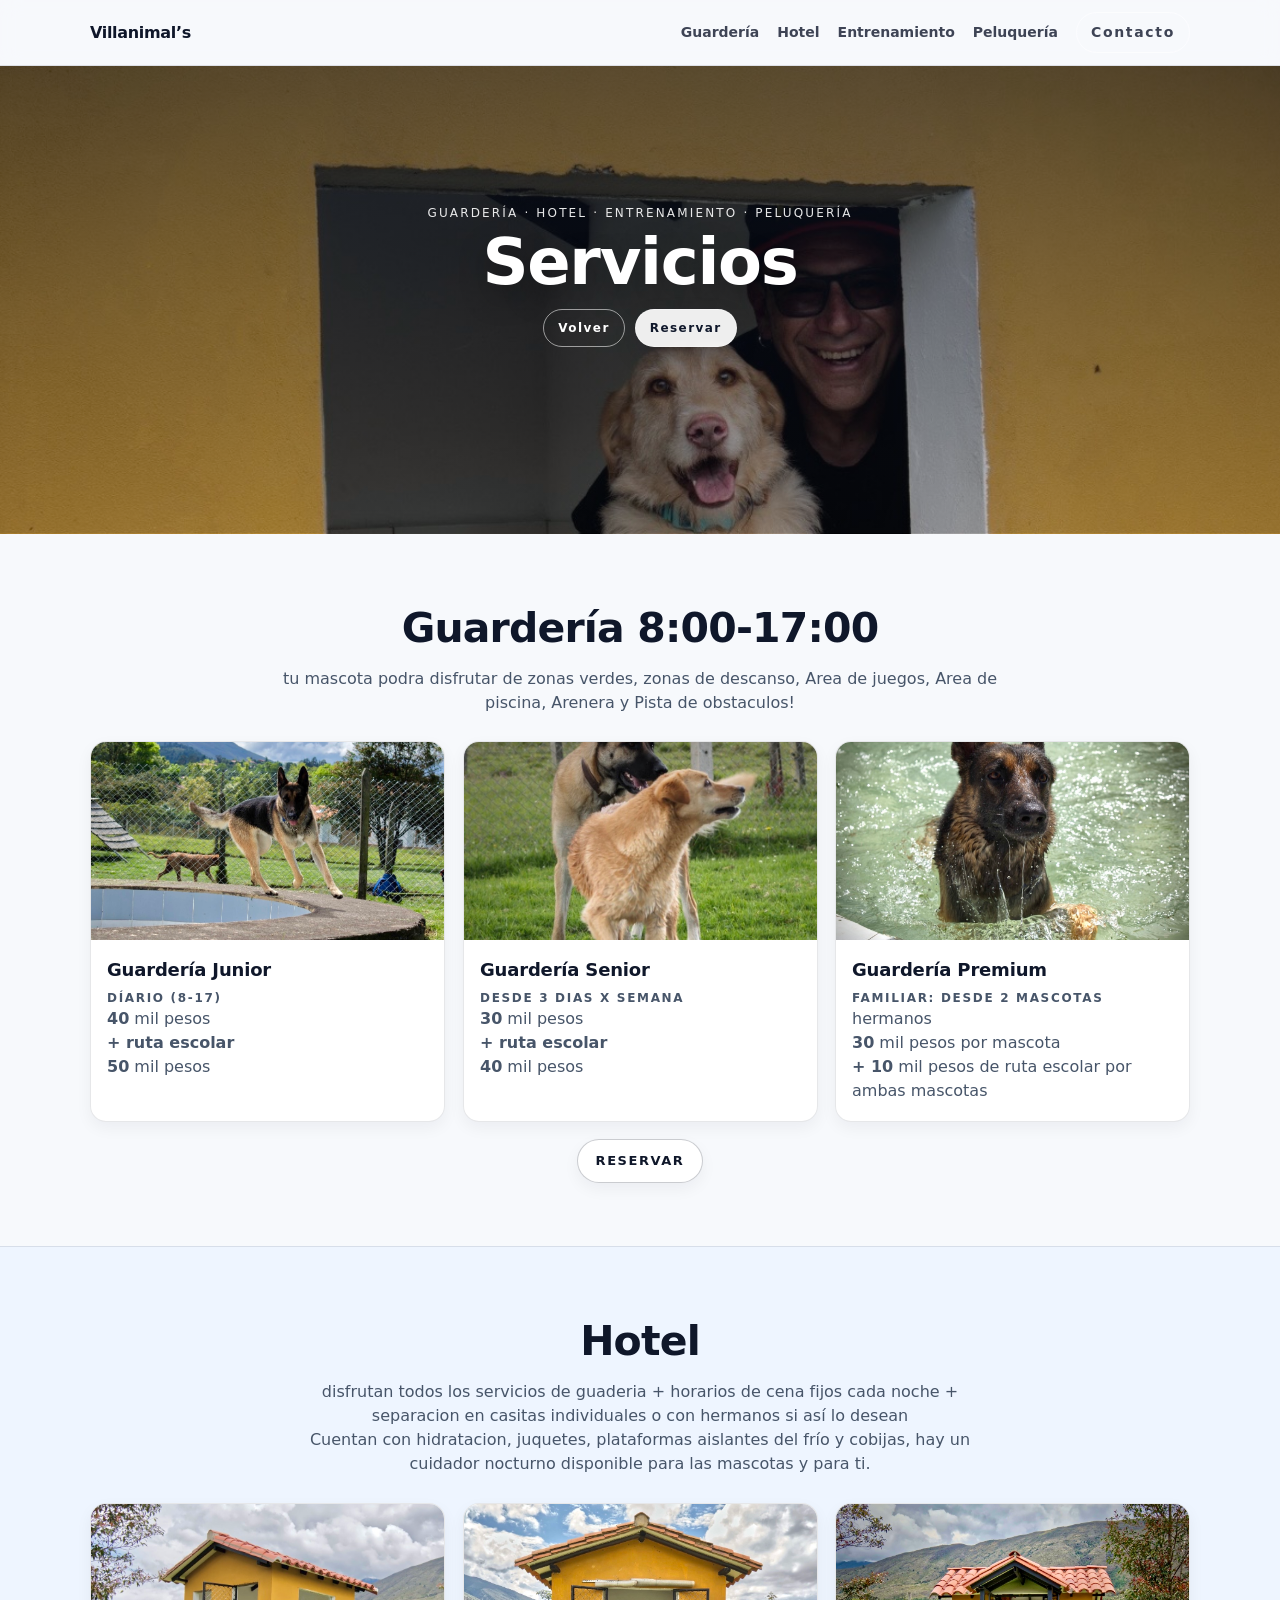
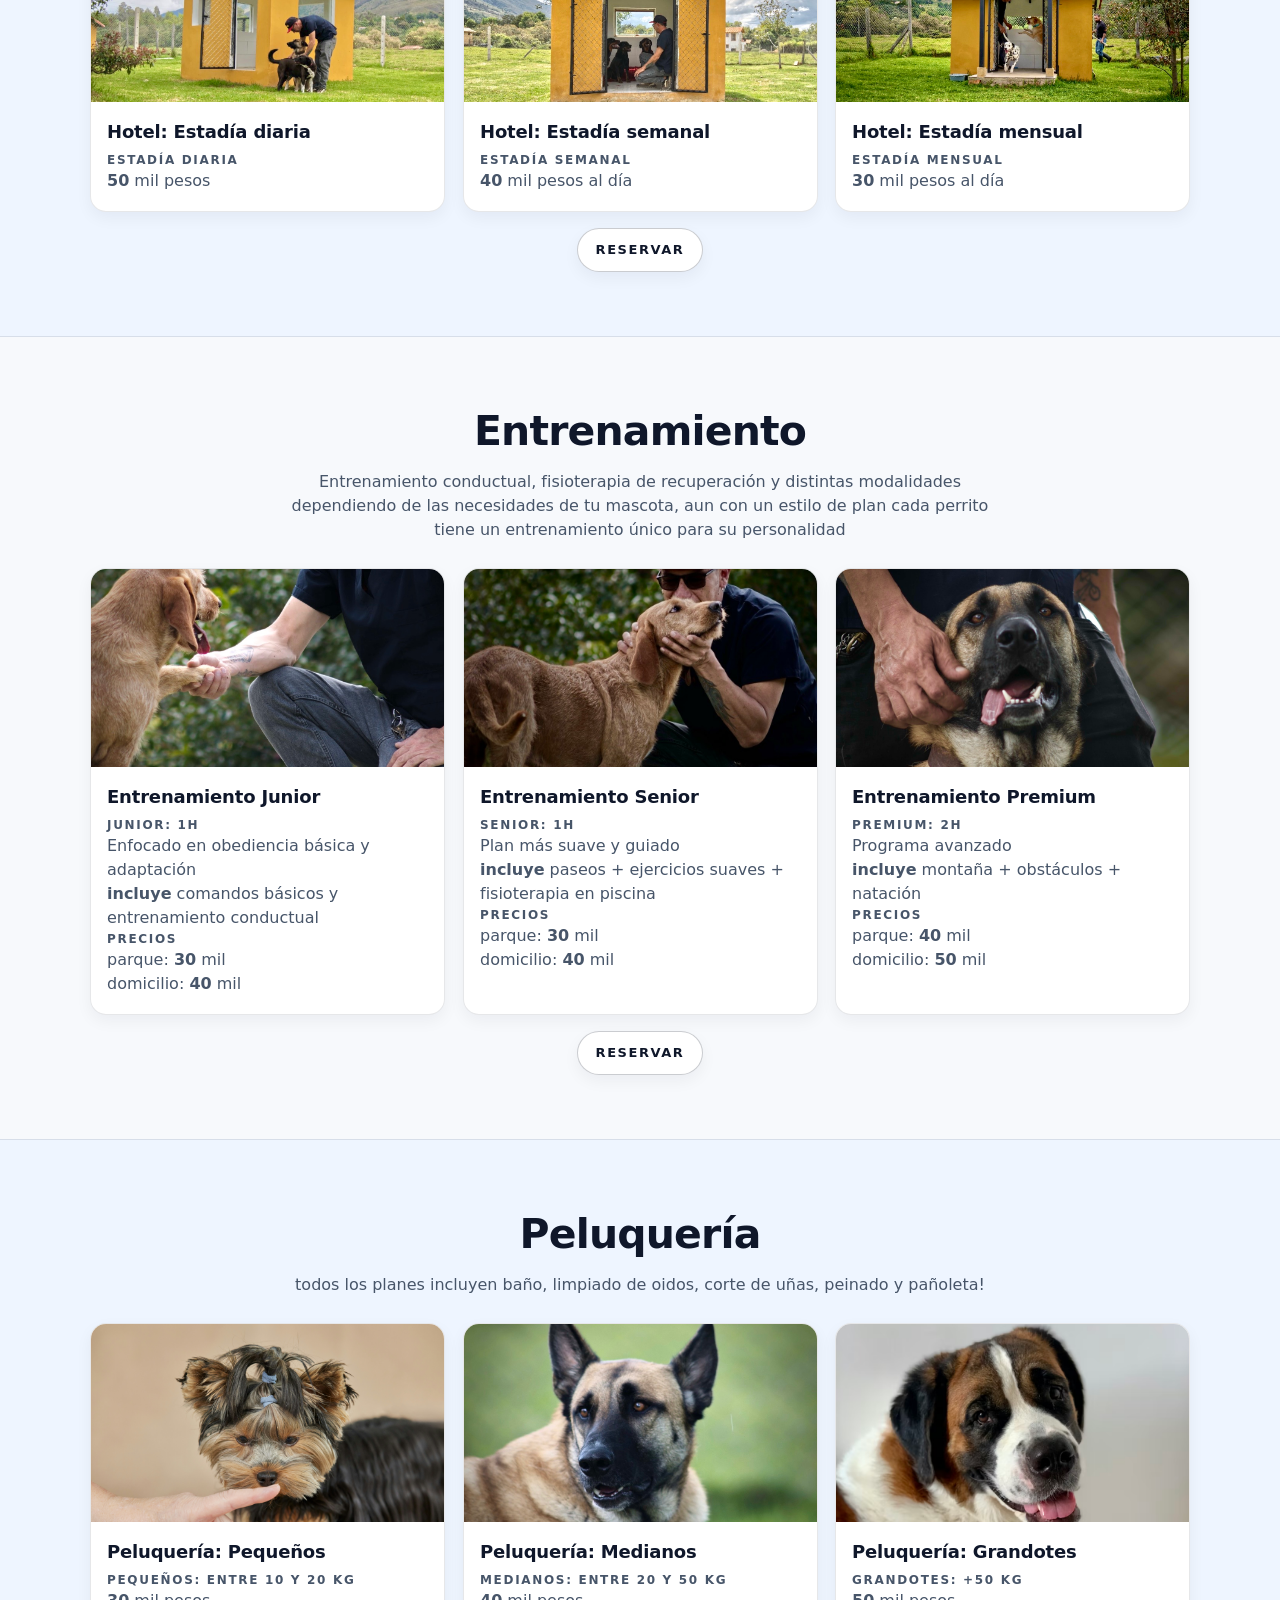
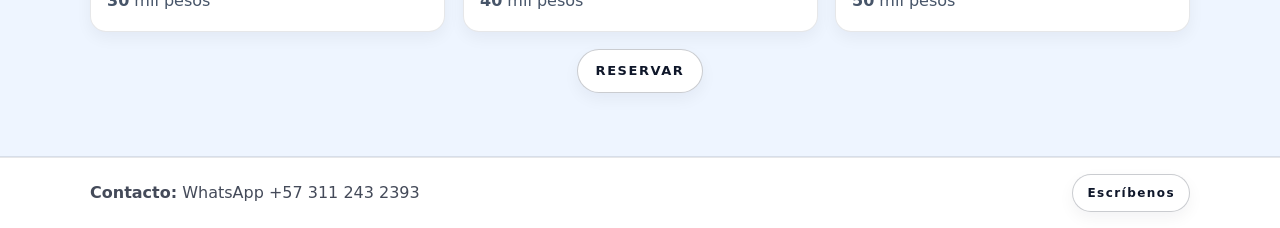
==== commit 172bfb4e: "Update services.html" ====
--- a/services.html
+++ b/services.html
@@ -9,6 +9,8 @@
   <link rel="stylesheet" href="styles.css">
   <!-- CSS solo para ajustes de esta página -->
   <link rel="stylesheet" href="services.css">
+  <script src="reveal.js" defer></script>
+
 </head>
 
 <body>
--- a/styles.css
+++ b/styles.css
@@ -891,21 +891,34 @@
   }
 }
 
-/* ---------- 5) SERVICES: “intro” de cada servicio más organizada en móvil ---------- */
-@media (max-width: 600px){
-  /* la cabecera de cada sección (Guardería/Hotel/...) como tarjeta */
-  .section-head{
-    padding: 14px 14px;
-    border-radius: 18px;
-    border: 1px solid rgba(15,23,42,0.10);
-    background: rgba(255,255,255,0.80);
-    box-shadow: 0 10px 24px rgba(15,23,42,0.06);
-    backdrop-filter: blur(10px);
-  }
-  .section-head p{
-    max-width: 62ch;
-    margin-inline: auto;
-    line-height: 1.6;
-    text-wrap: pretty;
-  }
-}
+/* ===========================
+   SCROLL REVEAL (fade + slide)
+   =========================== */
+.reveal{
+  opacity: 0;
+  transform: translateY(16px) scale(0.99);
+  filter: blur(2px);
+  transition:
+    opacity 650ms cubic-bezier(.2,.8,.2,1),
+    transform 650ms cubic-bezier(.2,.8,.2,1),
+    filter 650ms cubic-bezier(.2,.8,.2,1);
+  transition-delay: var(--d, 0ms);
+  will-change: opacity, transform, filter;
+}
+
+.reveal.is-visible{
+  opacity: 1;
+  transform: translateY(0) scale(1);
+  filter: blur(0);
+}
+
+/* Accesibilidad */
+@media (prefers-reduced-motion: reduce){
+  .reveal{
+    opacity: 1 !important;
+    transform: none !important;
+    filter: none !important;
+    transition: none !important;
+  }
+}
+
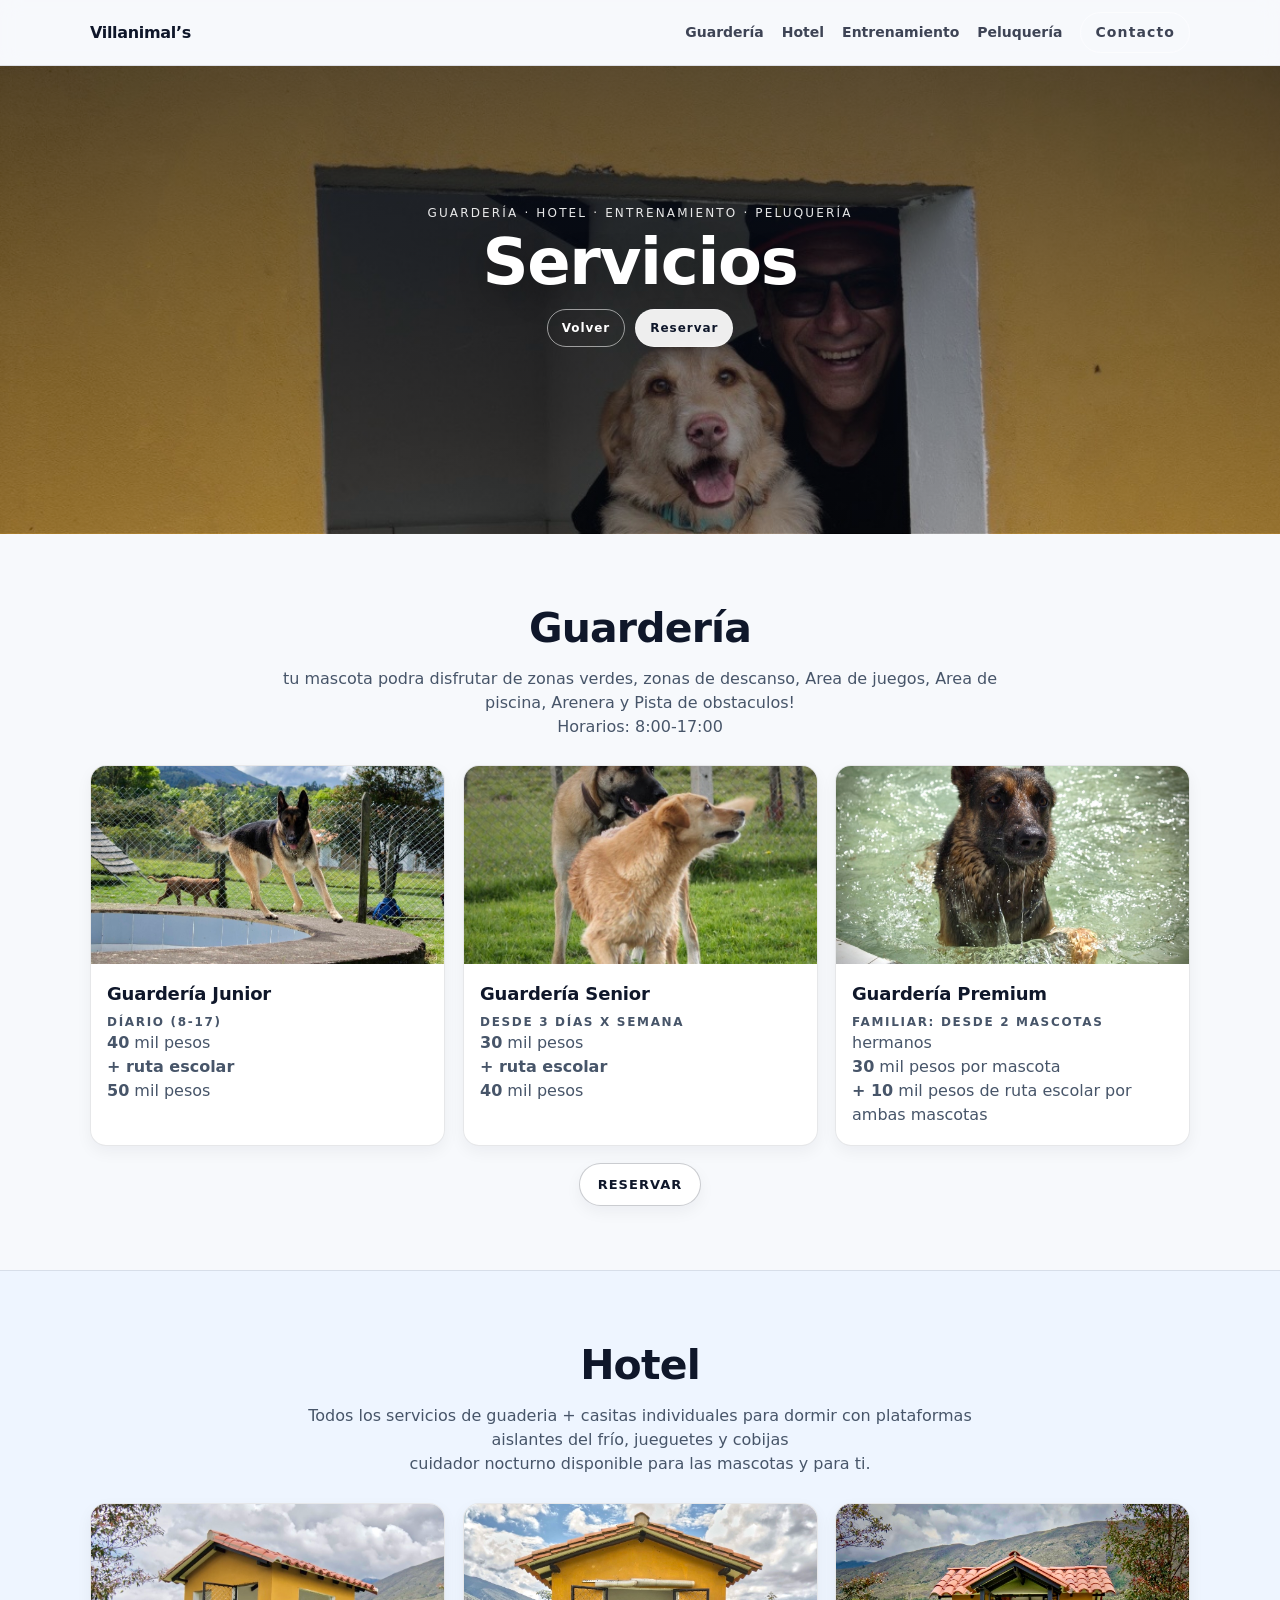
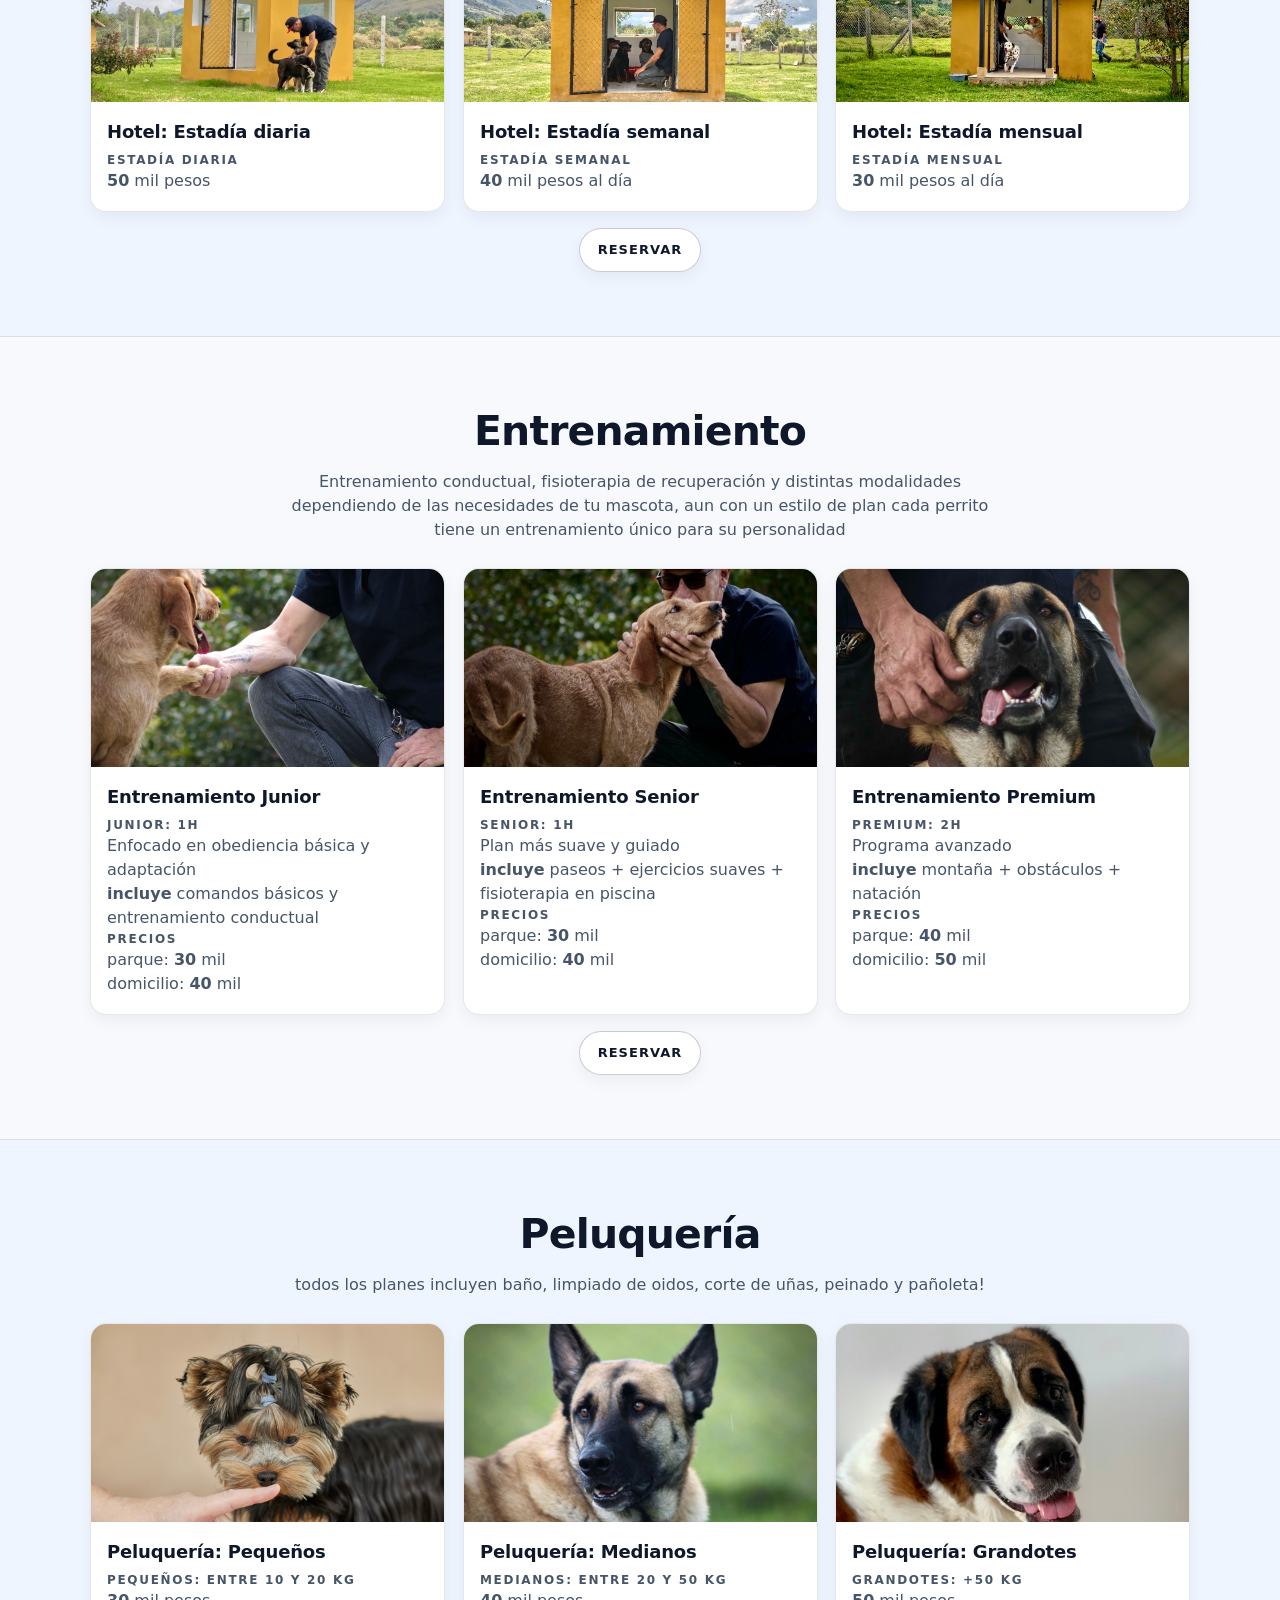
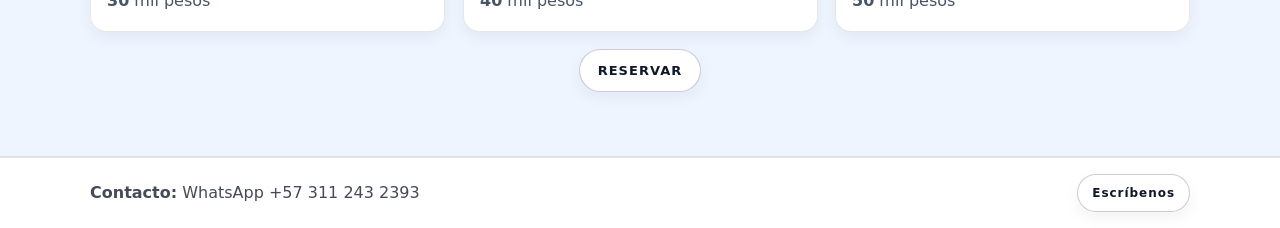
==== commit 65646283: "Update services.html" ====
--- a/services.html
+++ b/services.html
@@ -52,10 +52,10 @@
   <section class="section" id="guarderia">
     <div class="container">
       <header class="section-head">
-        <h2>Guardería 8:00-17:00</h2>
+        <h2>Guardería </h2>
         <p>
           
-        tu mascota podra disfrutar de zonas verdes, zonas de descanso, Area de juegos, Area de piscina, Arenera y Pista de obstaculos!
+        tu mascota podra disfrutar de zonas verdes, zonas de descanso, Area de juegos, Area de piscina, Arenera y Pista de obstaculos! <br> Horarios: 8:00-17:00
         </p>
       </header>
 
@@ -73,7 +73,7 @@
           <img src="gu2.jpg" alt="Guardería - Senior">
           <div class="card-body">
             <h3 class="card-title">Guardería Senior</h3>
-            <p class="kicker-sm">Desde 3 dias x semana</p>
+            <p class="kicker-sm">Desde 3 días x semana</p>
             <p><strong>30</strong> mil pesos <br> <strong>+ ruta escolar</strong><br><strong>40</strong> mil pesos</p>
           </div>
         </article>
@@ -106,8 +106,7 @@
       <header class="section-head">
         <h2>Hotel</h2>
         <p>
-          disfrutan todos los servicios de guaderia + horarios de cena fijos cada noche + separacion en casitas individuales o con hermanos si así lo desean <br>
-          Cuentan con hidratacion, juquetes, plataformas aislantes del frío y cobijas, hay un cuidador nocturno disponible para las mascotas y para ti.
+          Todos los servicios de guaderia + casitas individuales para dormir con plataformas aislantes del frío, jueguetes y cobijas <br> cuidador nocturno disponible para las mascotas y para ti.
         </p>
       </header>
 
--- a/styles.css
+++ b/styles.css
@@ -329,7 +329,7 @@
   padding: 11px 18px;
   border-radius: 999px;
   font-weight: 800;
-  letter-spacing: 0.12em;
+  letter-spacing: 0.08em;
   font-size: 13px;
   text-decoration:none;
   border: 1px solid transparent;
@@ -922,3 +922,21 @@
   }
 }
 
+/* Botones de acciones (Ver servicios / Ver FAQs) */
+.actions{
+  margin-top: 18px;
+  display: flex;
+  gap: 12px;
+  justify-content: center;
+  flex-wrap: wrap;
+}
+
+@media (max-width: 600px){
+  .actions{
+    flex-direction: column;
+    align-items: center;
+  }
+  .actions .btn{
+    width: min(420px, 100%);
+  }
+}
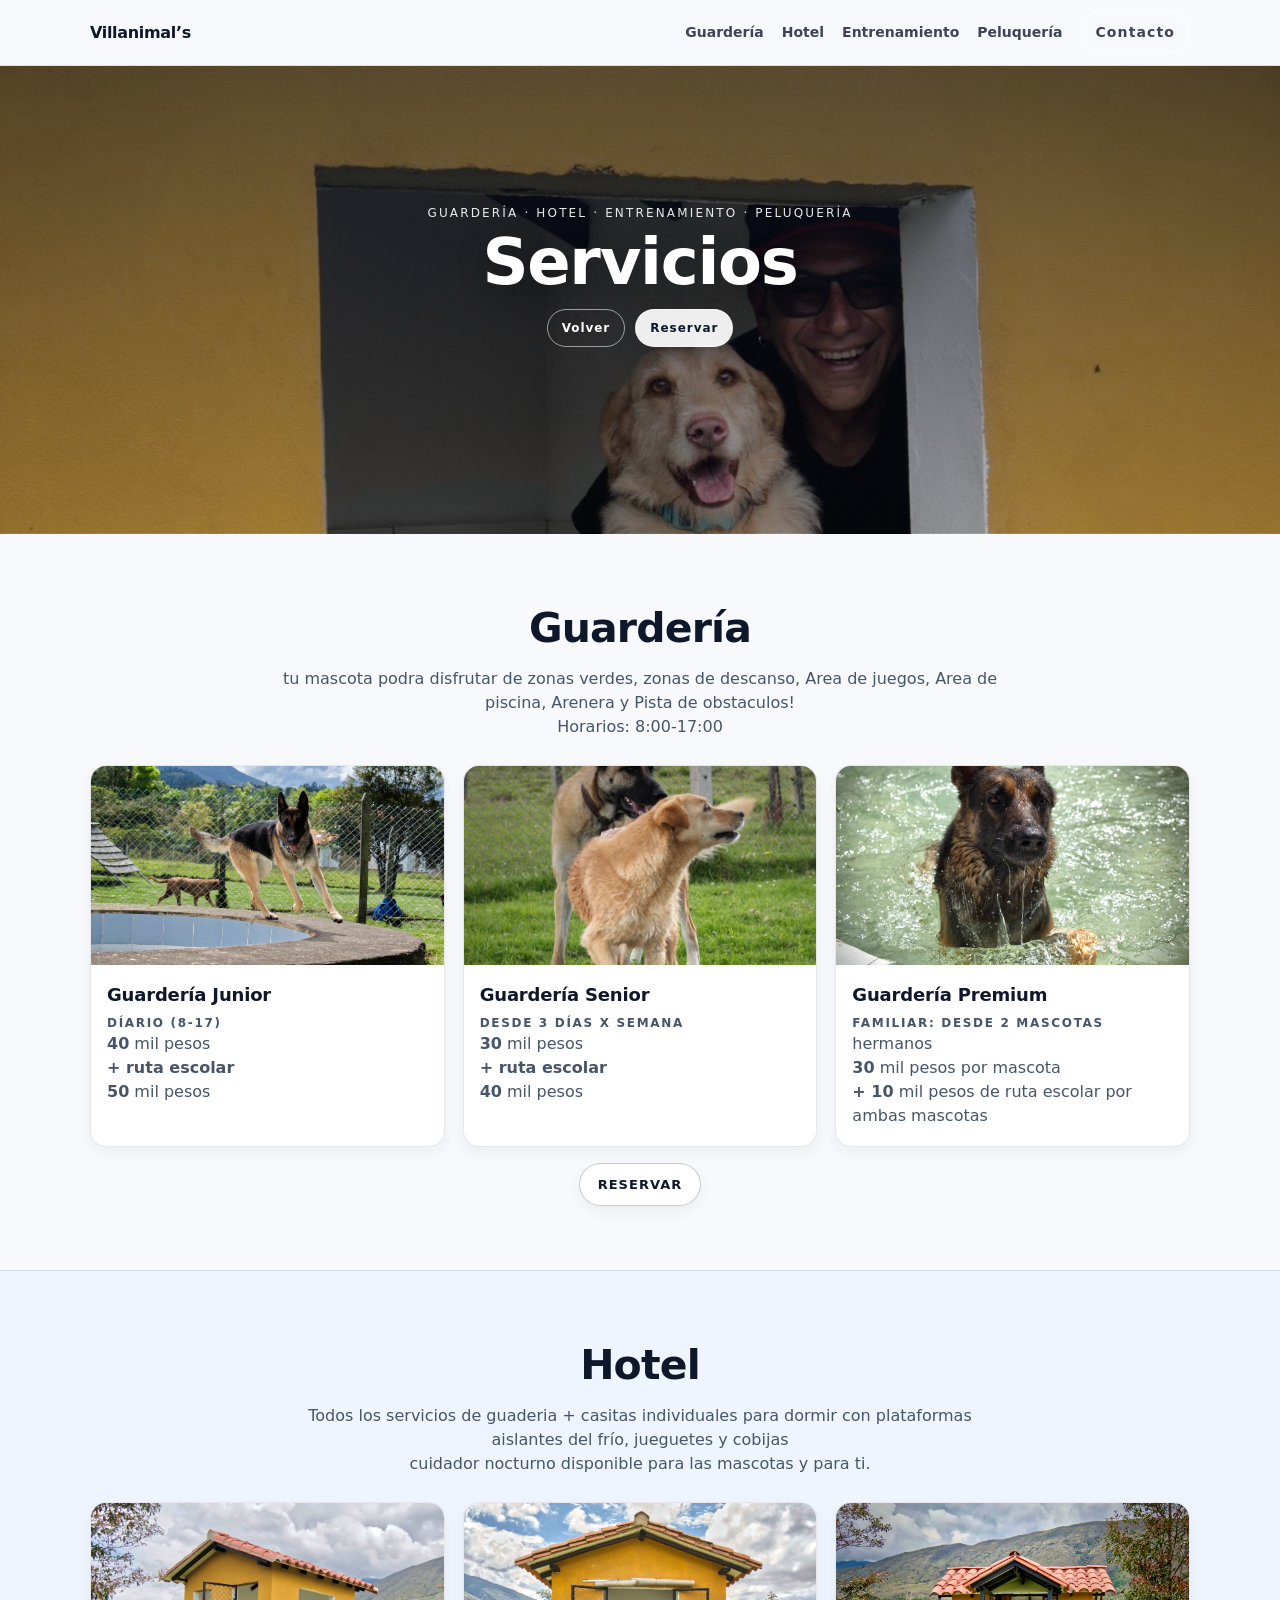
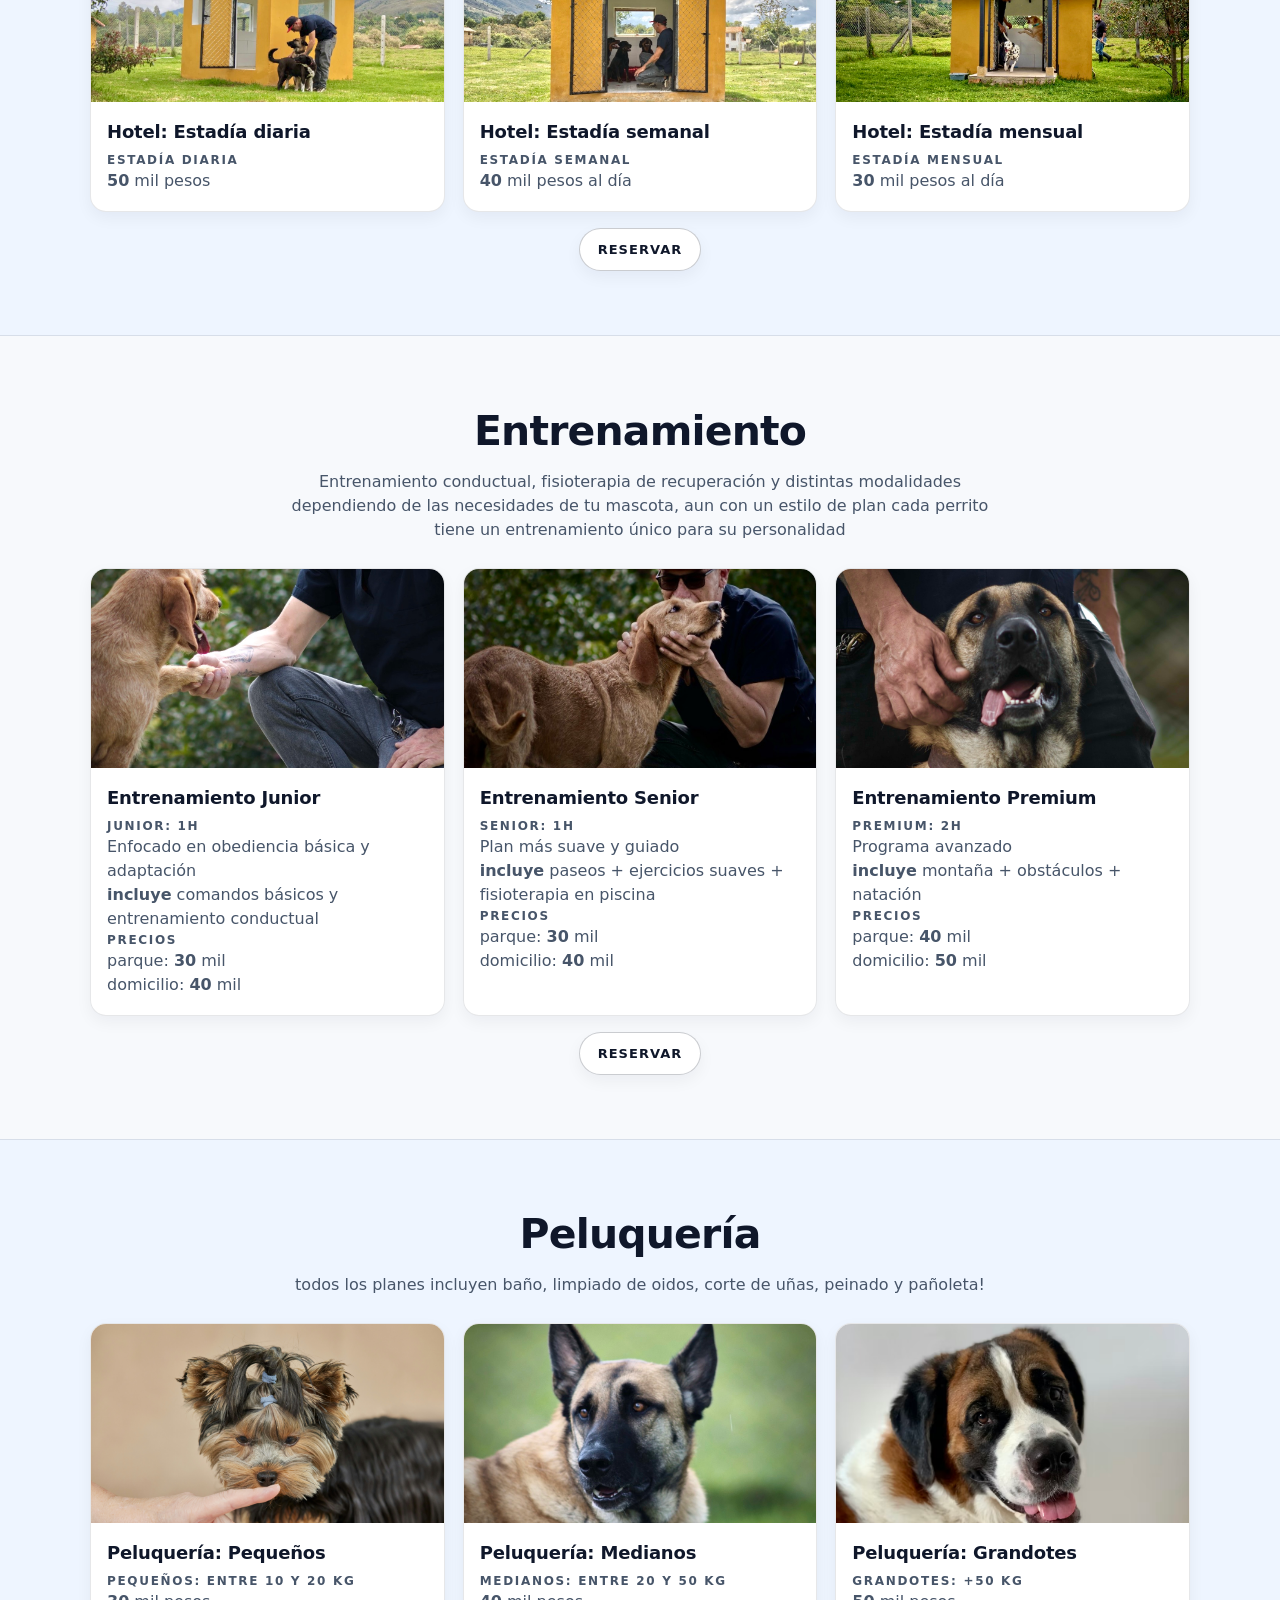
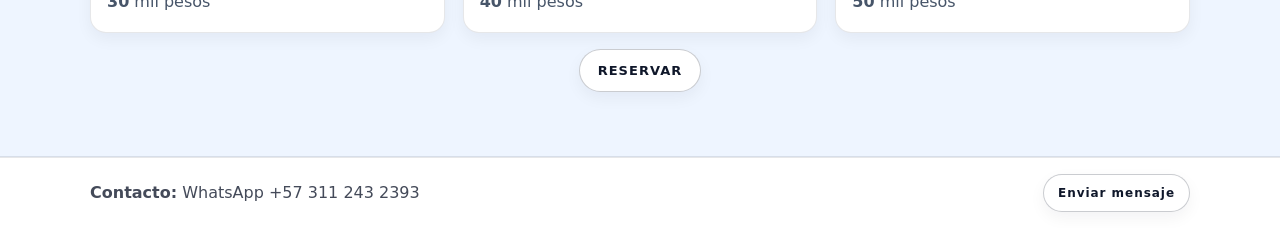
==== commit 359fc6c8: "Update services.html" ====
--- a/services.html
+++ b/services.html
@@ -251,7 +251,7 @@
       <p><strong>Contacto:</strong> WhatsApp +57 311 243 2393</p>
       <a class="btn btn--outline btn--sm"
          href="https://wa.me/573112432393"
-         target="_blank" rel="noopener">Escríbenos</a>
+         target="_blank" rel="noopener">Enviar mensaje</a>
     </div>
   </footer>
 
--- a/styles.css
+++ b/styles.css
@@ -940,3 +940,102 @@
     width: min(420px, 100%);
   }
 }
+/* Desktop: transición más lenta/suave */
+@media (min-width: 901px){
+  .reveal{
+    transform: translateY(22px);
+    transition-duration: 850ms;
+  }
+}
+/* =========================
+   HERO MOBILE: no “achichonado”
+   ========================= */
+@media (max-width: 600px){
+
+  /* Altura correcta en móviles (Safari/iPhone) */
+  .hero{
+    min-height: 92vh;    /* fallback */
+    min-height: 92svh;   /* iOS moderno */
+    min-height: 92dvh;   /* Chrome/Android moderno */
+  }
+
+  /* Menos padding para que no empuje todo */
+  .hero-content{
+    padding: 64px 0 120px; /* arriba / abajo */
+    max-width: 520px;
+    margin-inline: auto;
+  }
+
+  .kicker{
+    font-size: 11px;
+    letter-spacing: 0.12em;
+    margin-bottom: 10px;
+  }
+
+  .hero h1{
+    font-size: clamp(34px, 9vw, 48px);
+    margin-bottom: 14px;
+  }
+
+  /* Botones más “compactos” (ahora están demasiado altos) */
+  .hero-ctas{
+    display: grid;
+    gap: 12px;
+    width: min(420px, 100%);
+    margin-inline: auto;
+  }
+
+  .hero-btn{
+    padding: 14px 16px;     /* antes muy grande */
+    font-size: 14px;
+    letter-spacing: 0.08em; /* menos separación */
+  }
+
+  /* Badges: 2 arriba + 1 abajo centrado */
+  .hero-badges{
+    display: grid;
+    grid-template-columns: 1fr 1fr;
+    gap: 10px;
+    width: min(520px, 100%);
+    margin-inline: auto;
+  }
+
+  .hero-badges .badge{
+    padding: 10px 12px;
+    font-size: 12px;
+    border-radius: 999px;
+    white-space: nowrap;
+  }
+
+  /* El 3er badge ocupa toda la fila (se ve más limpio) */
+  .hero-badges .badge:nth-child(3){
+    grid-column: 1 / -1;
+    justify-self: center;
+  }
+}
+/* Móvil: hero minimal (sin badges ni botones) */
+@media (max-width: 600px){
+  .hero-badges{ display: none !important; }  /* quita badges */
+  .hero-ctas{ display: none !important; }    /* quita botones */
+
+  /* Ajusta el espacio para que no quede “vacío” */
+  .hero-content{
+    padding: 78px 0 64px !important;
+    text-align: center;
+  }
+
+  .kicker{
+    margin-bottom: 10px;
+  }
+
+  .hero h1{
+    margin-bottom: 0;
+  }
+}
+/* Reveal más lento en celular */
+@media (max-width: 600px){
+  .reveal{
+    transition-duration: 950ms;  /* antes ~650ms */
+    transform: translateY(22px); /* un pelín más smooth */
+  }
+}
